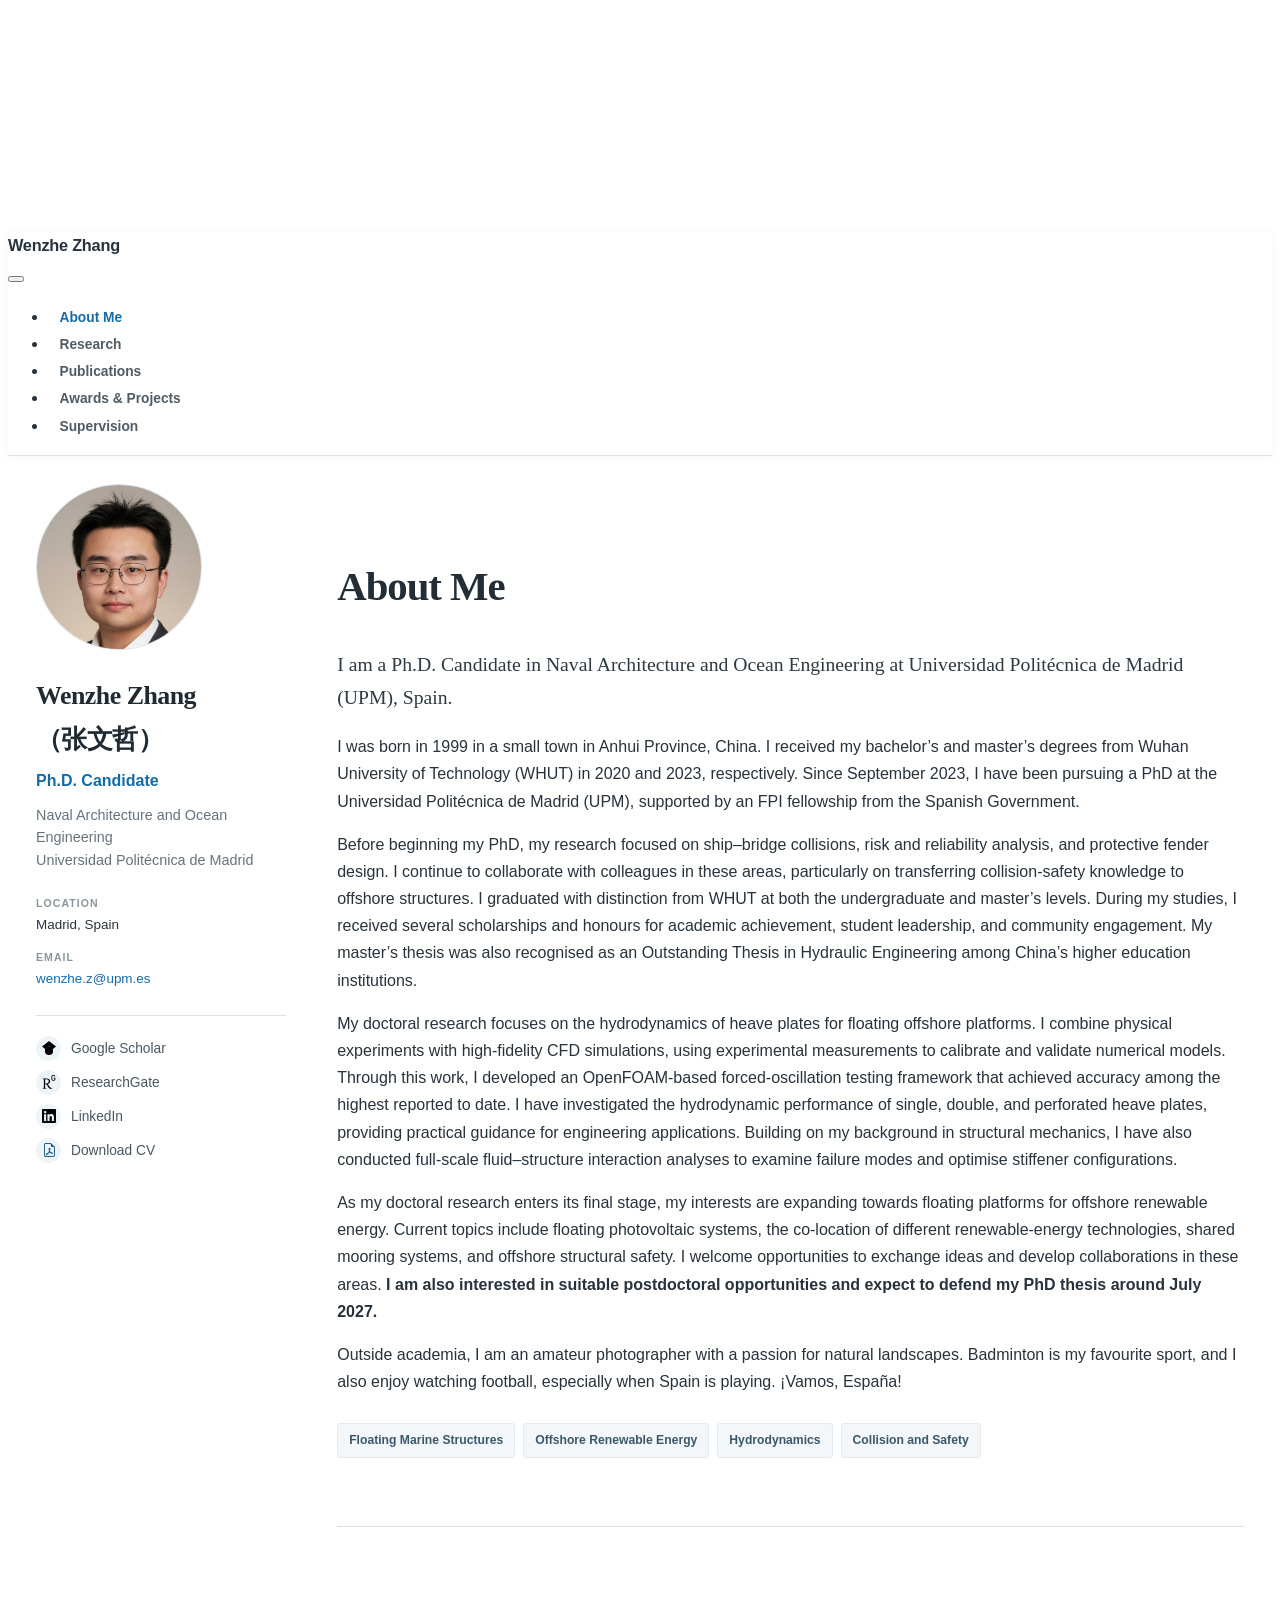
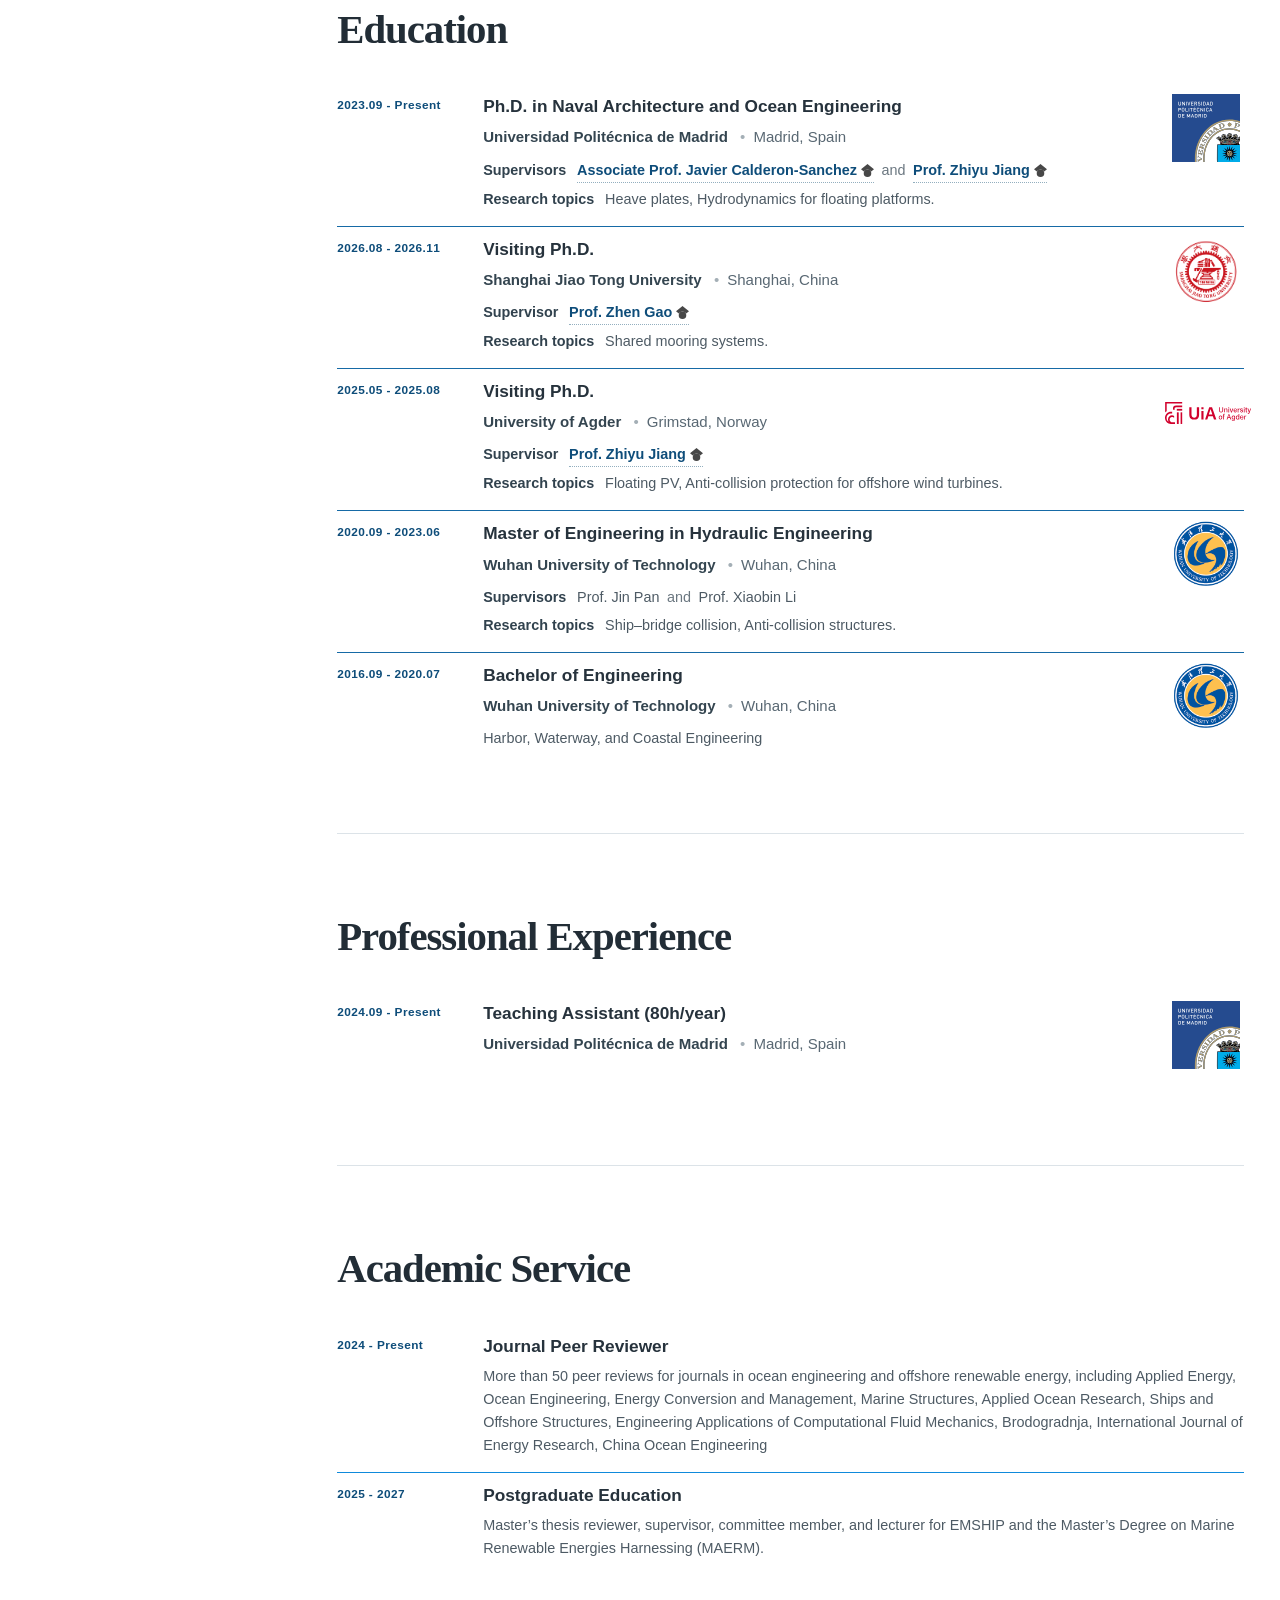
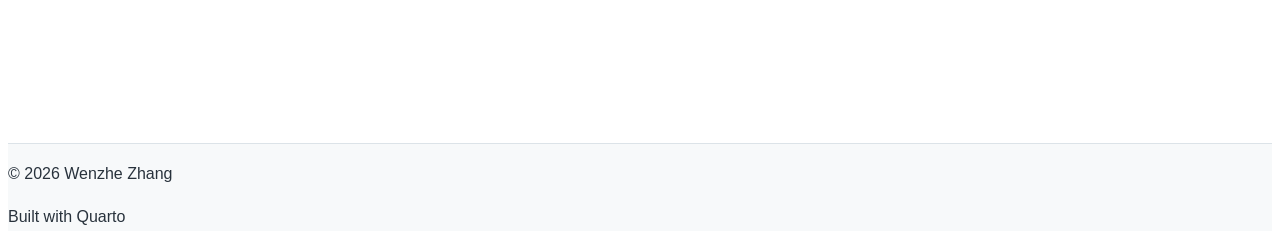
==== index.html @ 8ac05db2 "Built site for gh-pages" ====
<!DOCTYPE html>
<html xmlns="http://www.w3.org/1999/xhtml" lang="en" xml:lang="en"><head>

<meta charset="utf-8">
<meta name="generator" content="quarto-1.10.19">

<meta name="viewport" content="width=device-width, initial-scale=1.0, user-scalable=yes">

<meta name="description" content="Academic profile of Wenzhe Zhang, Ph.D.&nbsp;Candidate in naval architecture and ocean engineering.">

<title>Wenzhe Zhang | Academic Homepage – Wenzhe Zhang</title>
<style>
/* Default styles provided by pandoc.
** See https://pandoc.org/MANUAL.html#variables-for-html for config info.
*/
span.smallcaps{font-variant: small-caps;}
div.columns{display: flex; gap: 1.5em;}
div.column{flex: auto;}
@media screen {
div.columns{gap: min(4vw, 1.5em);}
div.column{overflow-x: auto;}
}
div.hanging-indent{margin-left: 1.5em; text-indent: -1.5em;}
ul.task-list{list-style: none;}
ul.task-list li input[type="checkbox"] {
  width: 0.8em;
  margin: 0 0.8em 0.2em -1em; /* quarto-specific, see https://github.com/quarto-dev/quarto-cli/issues/4556 */ 
  vertical-align: middle;
}
</style>


<script src="site_libs/quarto-nav/quarto-nav.js"></script>
<script src="site_libs/clipboard/clipboard.min.js"></script>
<script src="site_libs/quarto-html/quarto.js" type="module"></script>
<script src="site_libs/quarto-html/tabsets/tabsets.js" type="module"></script>
<script src="site_libs/quarto-html/popper.min.js"></script>
<script src="site_libs/quarto-html/tippy.umd.min.js"></script>
<link href="site_libs/quarto-html/tippy.css" rel="stylesheet">
<link href="site_libs/quarto-html/quarto-syntax-highlighting-bf27225e3a48a9273f3daa8f8e829971.css" rel="stylesheet" id="quarto-text-highlighting-styles">
<script src="site_libs/bootstrap/bootstrap.min.js"></script>
<link href="site_libs/bootstrap/bootstrap-icons.css" rel="stylesheet">
<link href="site_libs/bootstrap/bootstrap-55617497126496852ff9f5a59253c640.min.css" rel="stylesheet" append-hash="true" id="quarto-bootstrap" data-mode="light">
<script id="quarto-search-options" type="application/json">{
  "language": {
    "search-no-results-text": "No results",
    "search-matching-documents-text": "matching documents",
    "search-copy-link-title": "Copy link to search",
    "search-hide-matches-text": "Hide additional matches",
    "search-more-match-text": "more match in this document",
    "search-more-matches-text": "more matches in this document",
    "search-clear-button-title": "Clear",
    "search-text-placeholder": "",
    "search-detached-cancel-button-title": "Cancel",
    "search-submit-button-title": "Submit",
    "search-label": "Search"
  }
}</script>
<style>html{ scroll-behavior: smooth; }</style>


<link rel="stylesheet" href="styles.css">
</head>

<body class="nav-fixed fullcontent quarto-light">

<div id="quarto-search-results"></div>
  <header id="quarto-header" class="headroom fixed-top">
    <nav class="navbar navbar-expand-lg " data-bs-theme="dark">
      <div class="navbar-container container-fluid">
      <div class="navbar-brand-container mx-auto">
    <a class="navbar-brand" href="./index.html">
    <span class="navbar-title">Wenzhe Zhang</span>
    </a>
  </div>
          <button class="navbar-toggler" type="button" data-bs-toggle="collapse" data-bs-target="#navbarCollapse" aria-controls="navbarCollapse" role="menu" aria-expanded="false" aria-label="Toggle navigation" onclick="if (window.quartoToggleHeadroom) { window.quartoToggleHeadroom(); }">
  <span class="navbar-toggler-icon"></span>
</button>
          <div class="collapse navbar-collapse" id="navbarCollapse">
            <ul class="navbar-nav navbar-nav-scroll me-auto">
  <li class="nav-item">
    <a class="nav-link active" href="./index.html" aria-current="page"> 
<span class="menu-text">About Me</span></a>
  </li>  
  <li class="nav-item">
    <a class="nav-link" href="./research.html"> 
<span class="menu-text">Research</span></a>
  </li>  
  <li class="nav-item">
    <a class="nav-link" href="./publications.html"> 
<span class="menu-text">Publications</span></a>
  </li>  
  <li class="nav-item">
    <a class="nav-link" href="./awards-projects.html"> 
<span class="menu-text">Awards &amp; Projects</span></a>
  </li>  
  <li class="nav-item">
    <a class="nav-link" href="./supervision.html"> 
<span class="menu-text">Supervision</span></a>
  </li>  
</ul>
          </div> <!-- /navcollapse -->
            <div class="quarto-navbar-tools">
</div>
      </div> <!-- /container-fluid -->
    </nav>
</header>
<!-- content -->
<div id="quarto-content" class="quarto-container page-layout-custom page-navbar">
<!-- sidebar -->
<!-- margin-sidebar -->
<!-- main -->




<div class="academic-shell">

<div class="profile-sidebar" role="complementary" aria-label="Profile">

  <img class="profile-photo" src="images/profile.jpg" alt="Portrait of Wenzhe Zhang">

  <h1 class="profile-name">Wenzhe Zhang <br>（张文哲）</h1>
  <p class="profile-affiliation">Ph.D. Candidate</p>
  <p class="profile-focus">
    Naval Architecture and Ocean Engineering<br>
    Universidad Politécnica de Madrid
  </p>

  <dl class="profile-facts">
    <div>
      <dt>Location</dt>
      <dd>Madrid, Spain</dd>
    </div>
    <div>
      <dt>Email</dt>
      <dd><a href="mailto:wenzhe.z@upm.es">wenzhe.z@upm.es</a></dd>
    </div>
  </dl>

  <nav class="profile-links" aria-label="Academic profiles">
    <a href="https://scholar.google.com/citations?user=jU-Vs-wAAAAJ" target="_blank" rel="noopener">
      <span class="link-mark">
        <img src="images/icons/google-scholar.svg" alt="" aria-hidden="true">
      </span>
      Google Scholar
    </a>
    <a href="https://www.researchgate.net/profile/Wenzhe-Zhang-16" target="_blank" rel="noopener">
      <span class="link-mark">
        <img src="images/icons/researchgate.svg" alt="" aria-hidden="true">
      </span>
      ResearchGate
    </a>
    <a href="https://www.linkedin.com/in/wenzhe-zhang-293a08292/" target="_blank" rel="noopener">
      <span class="link-mark">
        <img src="images/icons/linkedin.svg" alt="" aria-hidden="true">
      </span>
      LinkedIn
    </a>
    <a href="files/CV_Wenzhe_Zhang.pdf" target="_blank">
      <span class="link-mark">
        <i class="bi bi-file-earmark-pdf" aria-hidden="true"></i>
      </span>
      Download CV
    </a>
  </nav>
</div>

<main class="academic-content"><header id="title-block-header" class="quarto-title-block"></header>

<section id="about" class="academic-section about-section">
  <h2>About Me</h2>
  <p class="about-lead">
    I am a Ph.D. Candidate in Naval Architecture and Ocean Engineering at
    Universidad Politécnica de Madrid (UPM), Spain.
  </p>
  <p>
    I was born in 1999 in a small town in Anhui Province, China. I received my
    bachelor’s and master’s degrees from Wuhan University of Technology (WHUT)
    in 2020 and 2023, respectively. Since September 2023, I have been pursuing
    a PhD at the Universidad Politécnica de Madrid (UPM), supported by an FPI
    fellowship from the Spanish Government.
  </p>
  <p>
    Before beginning my PhD, my research focused on ship–bridge collisions,
    risk and reliability analysis, and protective fender design. I continue to
    collaborate with colleagues in these areas, particularly on transferring
    collision-safety knowledge to offshore structures. I graduated with
    distinction from WHUT at both the undergraduate and master’s levels. During
    my studies, I received several scholarships and honours for academic
    achievement, student leadership, and community engagement. My master’s
    thesis was also recognised as an Outstanding Thesis in Hydraulic
    Engineering among China’s higher education institutions.
  </p>
  <p>
    My doctoral research focuses on the hydrodynamics of heave plates for
    floating offshore platforms. I combine physical experiments with
    high-fidelity CFD simulations, using experimental measurements to calibrate
    and validate numerical models. Through this work, I developed an
    OpenFOAM-based forced-oscillation testing framework that achieved accuracy
    among the highest reported to date. I have investigated the hydrodynamic
    performance of single, double, and perforated heave plates, providing
    practical guidance for engineering applications. Building on my background
    in structural mechanics, I have also conducted full-scale fluid–structure
    interaction analyses to examine failure modes and optimise stiffener
    configurations.
  </p>
  <p>
    As my doctoral research enters its final stage, my interests are expanding
    towards floating platforms for offshore renewable energy. Current topics
    include floating photovoltaic systems, the co-location of different
    renewable-energy technologies, shared mooring systems, and offshore
    structural safety. I welcome opportunities to exchange ideas and develop
    collaborations in these areas.
    <strong>I am also interested in suitable postdoctoral opportunities and
    expect to defend my PhD thesis around July 2027.</strong>
  </p>
  <p>
    Outside academia, I am an amateur photographer with a passion for natural
    landscapes. Badminton is my favourite sport, and I also enjoy watching
    football, especially when Spain is playing. ¡Vamos, España!
  </p>

  <div class="interest-row" aria-label="Research interests">
    <span>Floating Marine Structures</span>
    <span>Offshore Renewable Energy</span>
    <span>Hydrodynamics</span>
    <span>Collision and Safety</span>
  </div>
</section>

<section id="education" class="academic-section">
  <div class="section-heading">
    <div>
      <h2>Education</h2>
    </div>
  </div>

  <div class="record-list">
    <article class="academic-record">
      <div class="record-date">2023.09 - Present</div>
      <div class="record-body">
        <h3>Ph.D. in Naval Architecture and Ocean Engineering</h3>
        <p class="record-place">Universidad Politécnica de Madrid <span>Madrid, Spain</span></p>
        <p class="record-supervisors">
          <span class="record-label">Supervisors</span>
          <a class="supervisor-link" href="https://scholar.google.com/citations?user=zWUbIyYAAAAJ" target="_blank" rel="noopener">
            Associate Prof. Javier Calderon-Sanchez
            <img class="inline-scholar-icon" src="images/icons/google-scholar.svg" alt="" aria-hidden="true">
          </a>
          <span class="name-separator">and</span>
          <a class="supervisor-link" href="https://scholar.google.com/citations?user=9iAn-vIAAAAJ" target="_blank" rel="noopener">
            Prof. Zhiyu Jiang
            <img class="inline-scholar-icon" src="images/icons/google-scholar.svg" alt="" aria-hidden="true">
          </a>
        </p>
        <p class="record-topic">
          <span class="record-label">Research topics</span>
          Heave plates, Hydrodynamics for floating platforms.
        </p>
      </div>
      <img class="org-logo" src="images/logos/upm.svg" alt="Universidad Politécnica de Madrid logo">
    </article>

    <article class="academic-record">
      <div class="record-date">2026.08 - 2026.11</div>
      <div class="record-body">
        <h3>Visiting Ph.D.</h3>
        <p class="record-place">Shanghai Jiao Tong University <span>Shanghai, China</span></p>
        <p class="record-supervisors">
          <span class="record-label">Supervisor</span>
          <a class="supervisor-link" href="https://scholar.google.com/citations?user=l5I1Ul8AAAAJ" target="_blank" rel="noopener">
            Prof. Zhen Gao
            <img class="inline-scholar-icon" src="images/icons/google-scholar.svg" alt="" aria-hidden="true">
          </a>
        </p>
        <p class="record-topic">
          <span class="record-label">Research topics</span>
          Shared mooring systems.
        </p>
      </div>
      <img class="org-logo" src="images/logos/sjtu.png" alt="Shanghai Jiao Tong University logo">
    </article>

    <article class="academic-record">
      <div class="record-date">2025.05 - 2025.08</div>
      <div class="record-body">
        <h3>Visiting Ph.D.</h3>
        <p class="record-place">University of Agder <span>Grimstad, Norway</span></p>
        <p class="record-supervisors">
          <span class="record-label">Supervisor</span>
          <a class="supervisor-link" href="https://scholar.google.com/citations?user=9iAn-vIAAAAJ" target="_blank" rel="noopener">
            Prof. Zhiyu Jiang
            <img class="inline-scholar-icon" src="images/icons/google-scholar.svg" alt="" aria-hidden="true">
          </a>
        </p>
        <p class="record-topic">
          <span class="record-label">Research topics</span>
          Floating PV, Anti-collision protection for offshore wind turbines.
        </p>
      </div>
      <img class="org-logo org-logo--wide" src="images/logos/uia.svg" alt="University of Agder logo">
    </article>

    <article class="academic-record">
      <div class="record-date">2020.09 - 2023.06</div>
      <div class="record-body">
        <h3>Master of Engineering in Hydraulic Engineering</h3>
        <p class="record-place">Wuhan University of Technology <span>Wuhan, China</span></p>
        <p class="record-supervisors">
          <span class="record-label">Supervisors</span>
          Prof. Jin Pan <span class="name-separator">and</span> Prof. Xiaobin Li
        </p>
        <p class="record-topic">
          <span class="record-label">Research topics</span>
          Ship–bridge collision, Anti-collision structures.
        </p>
      </div>
      <img class="org-logo" src="images/logos/whut.png" alt="Wuhan University of Technology logo">
    </article>

    <article class="academic-record">
      <div class="record-date">2016.09 - 2020.07</div>
      <div class="record-body">
        <h3>Bachelor of Engineering</h3>
        <p class="record-place">Wuhan University of Technology <span>Wuhan, China</span></p>
        <p class="record-detail">Harbor, Waterway, and Coastal Engineering</p>
      </div>
      <img class="org-logo" src="images/logos/whut.png" alt="Wuhan University of Technology logo">
    </article>
  </div>
</section>

<section id="work-experience" class="academic-section">
  <div class="section-heading">
    <div>
      <h2>Professional Experience</h2>
    </div>
  </div>

  <div class="record-list">
    <article class="academic-record">
      <div class="record-date">2024.09 - Present</div>
      <div class="record-body">
        <h3>Teaching Assistant (80h/year)</h3>
        <p class="record-place">Universidad Politécnica de Madrid <span>Madrid, Spain</span></p>
      </div>
      <img class="org-logo" src="images/logos/upm.svg" alt="Universidad Politécnica de Madrid logo">
    </article>
  </div>
</section>

<section id="academic-service" class="academic-section">
  <div class="section-heading">
    <div>
      <h2>Academic Service</h2>
    </div>
  </div>

  <div class="service-list">
    <article class="service-record">
      <div class="record-date">2024 - Present</div>
      <div class="record-body">
        <h3>Journal Peer Reviewer</h3>
        <p>
          More than 50 peer reviews for journals in ocean engineering and offshore
          renewable energy, including 
          Applied Energy, Ocean Engineering, Energy Conversion and Management, Marine Structures,
          Applied Ocean Research, Ships and Offshore Structures, Engineering Applications of Computational Fluid Mechanics, Brodogradnja, International Journal of Energy Research, China Ocean Engineering
        </p>
      </div>
    </article>
    <article class="service-record">
      <div class="record-date">2025 - 2027</div>
      <div class="record-body">
        <h3>Postgraduate Education</h3>
        <p>
          Master’s thesis reviewer, supervisor, committee member, and lecturer
          for EMSHIP and the Master’s Degree on Marine Renewable Energies
          Harnessing (MAERM).
        </p>
      </div>
    </article>
  </div>
</section>

</main>
</div>




<script id="quarto-html-after-body" type="application/javascript">
  window.document.addEventListener("DOMContentLoaded", function (event) {
    const isCodeAnnotation = (el) => {
      for (const clz of el.classList) {
        if (clz.startsWith('code-annotation-')) {                     
          return true;
        }
      }
      return false;
    }
    const onCopySuccess = function(e) {
      // button target
      const button = e.trigger;
      // don't keep focus
      button.blur();
      // flash "checked"
      button.classList.add('code-copy-button-checked');
      var currentTitle = button.getAttribute("title");
      button.setAttribute("title", "Copied!");
      let tooltip;
      if (window.bootstrap) {
        button.setAttribute("data-bs-toggle", "tooltip");
        button.setAttribute("data-bs-placement", "left");
        button.setAttribute("data-bs-title", "Copied!");
        tooltip = new bootstrap.Tooltip(button, 
          { trigger: "manual", 
            customClass: "code-copy-button-tooltip",
            offset: [0, -8]});
        tooltip.show();    
      }
      setTimeout(function() {
        if (tooltip) {
          tooltip.hide();
          button.removeAttribute("data-bs-title");
          button.removeAttribute("data-bs-toggle");
          button.removeAttribute("data-bs-placement");
        }
        button.setAttribute("title", currentTitle);
        button.classList.remove('code-copy-button-checked');
      }, 1000);
      // clear code selection
      e.clearSelection();
    }
    const getTextToCopy = function(trigger) {
      const outerScaffold = trigger.parentElement.cloneNode(true);
      const codeEl = outerScaffold.querySelector('code');
      for (const childEl of codeEl.children) {
        if (isCodeAnnotation(childEl)) {
          childEl.remove();
        }
      }
      return codeEl.innerText;
    }
    const clipboard = new window.ClipboardJS('.code-copy-button:not([data-in-quarto-modal])', {
      text: getTextToCopy
    });
    clipboard.on('success', onCopySuccess);
    if (window.document.getElementById('quarto-embedded-source-code-modal')) {
      const clipboardModal = new window.ClipboardJS('.code-copy-button[data-in-quarto-modal]', {
        text: getTextToCopy,
        container: window.document.getElementById('quarto-embedded-source-code-modal')
      });
      clipboardModal.on('success', onCopySuccess);
    }
      var localhostRegex = new RegExp(/^(?:http|https):\/\/localhost\:?[0-9]*\//);
      var mailtoRegex = new RegExp(/^mailto:/);
        var filterRegex = new RegExp("https:\/\/wenzhezhang1999\.github\.io\/wenzhe\.zhang");
      var isInternal = (href) => {
          return filterRegex.test(href) || localhostRegex.test(href) || mailtoRegex.test(href);
      }
      // Inspect non-navigation links and adorn them if external
     var links = window.document.querySelectorAll('a[href]:not(.nav-link):not(.navbar-brand):not(.toc-action):not(.sidebar-link):not(.sidebar-item-toggle):not(.pagination-link):not(.no-external):not([aria-hidden]):not(.dropdown-item):not(.quarto-navigation-tool):not(.about-link)');
      for (var i=0; i<links.length; i++) {
        const link = links[i];
        if (!isInternal(link.href)) {
          // undo the damage that might have been done by quarto-nav.js in the case of
          // links that we want to consider external
          if (link.dataset.originalHref !== undefined) {
            link.href = link.dataset.originalHref;
          }
        }
      }
    function tippyHover(el, contentFn, onTriggerFn, onUntriggerFn) {
      const config = {
        allowHTML: true,
        maxWidth: 500,
        delay: 100,
        arrow: false,
        appendTo: function(el) {
            return el.parentElement;
        },
        interactive: true,
        interactiveBorder: 10,
        theme: 'quarto',
        placement: 'bottom-start',
      };
      if (contentFn) {
        config.content = contentFn;
      }
      if (onTriggerFn) {
        config.onTrigger = onTriggerFn;
      }
      if (onUntriggerFn) {
        config.onUntrigger = onUntriggerFn;
      }
      window.tippy(el, config); 
    }
    const noterefs = window.document.querySelectorAll('a[role="doc-noteref"]');
    for (var i=0; i<noterefs.length; i++) {
      const ref = noterefs[i];
      tippyHover(ref, function() {
        // use id or data attribute instead here
        let href = ref.getAttribute('data-footnote-href') || ref.getAttribute('href');
        try { href = new URL(href).hash; } catch {}
        const id = href.replace(/^#\/?/, "");
        const note = window.document.getElementById(id);
        if (note) {
          return note.innerHTML;
        } else {
          return "";
        }
      });
    }
    const xrefs = window.document.querySelectorAll('a.quarto-xref');
    const processXRef = (id, note) => {
      // Strip column container classes
      const stripColumnClz = (el) => {
        el.classList.remove("page-full", "page-columns");
        if (el.children) {
          for (const child of el.children) {
            stripColumnClz(child);
          }
        }
      }
      stripColumnClz(note)
      if (id === null || id.startsWith('sec-')) {
        // Special case sections, only their first couple elements
        const container = document.createElement("div");
        if (note.children && note.children.length > 2) {
          container.appendChild(note.children[0].cloneNode(true));
          for (let i = 1; i < note.children.length; i++) {
            const child = note.children[i];
            if (child.tagName === "P" && child.innerText === "") {
              continue;
            } else {
              container.appendChild(child.cloneNode(true));
              break;
            }
          }
          if (window.Quarto?.typesetMath) {
            window.Quarto.typesetMath(container);
          }
          return container.innerHTML
        } else {
          if (window.Quarto?.typesetMath) {
            window.Quarto.typesetMath(note);
          }
          return note.innerHTML;
        }
      } else {
        // Remove any anchor links if they are present
        const anchorLink = note.querySelector('a.anchorjs-link');
        if (anchorLink) {
          anchorLink.remove();
        }
        if (window.Quarto?.typesetMath) {
          window.Quarto.typesetMath(note);
        }
        if (note.classList.contains("callout")) {
          return note.outerHTML;
        } else {
          return note.innerHTML;
        }
      }
    }
    for (var i=0; i<xrefs.length; i++) {
      const xref = xrefs[i];
      tippyHover(xref, undefined, function(instance) {
        instance.disable();
        let url = xref.getAttribute('href');
        let hash = undefined; 
        if (url.startsWith('#')) {
          hash = url;
        } else {
          try { hash = new URL(url).hash; } catch {}
        }
        if (hash) {
          const id = hash.replace(/^#\/?/, "");
          const note = window.document.getElementById(id);
          if (note !== null) {
            try {
              const html = processXRef(id, note.cloneNode(true));
              instance.setContent(html);
            } finally {
              instance.enable();
              instance.show();
            }
          } else {
            // See if we can fetch this
            fetch(url.split('#')[0])
            .then(res => res.text())
            .then(html => {
              const parser = new DOMParser();
              const htmlDoc = parser.parseFromString(html, "text/html");
              const note = htmlDoc.getElementById(id);
              if (note !== null) {
                const html = processXRef(id, note);
                instance.setContent(html);
              } 
            }).finally(() => {
              instance.enable();
              instance.show();
            });
          }
        } else {
          // See if we can fetch a full url (with no hash to target)
          // This is a special case and we should probably do some content thinning / targeting
          fetch(url)
          .then(res => res.text())
          .then(html => {
            const parser = new DOMParser();
            const htmlDoc = parser.parseFromString(html, "text/html");
            const note = htmlDoc.querySelector('main.content');
            if (note !== null) {
              // This should only happen for chapter cross references
              // (since there is no id in the URL)
              // remove the first header
              if (note.children.length > 0 && note.children[0].tagName === "HEADER") {
                note.children[0].remove();
              }
              const html = processXRef(null, note);
              instance.setContent(html);
            } 
          }).finally(() => {
            instance.enable();
            instance.show();
          });
        }
      }, function(instance) {
      });
    }
        let selectedAnnoteEl;
        const selectorForAnnotation = ( cell, annotation) => {
          let cellAttr = 'data-code-cell="' + cell + '"';
          let lineAttr = 'data-code-annotation="' +  annotation + '"';
          const selector = 'span[' + cellAttr + '][' + lineAttr + ']';
          return selector;
        }
        const selectCodeLines = (annoteEl) => {
          const doc = window.document;
          const targetCell = annoteEl.getAttribute("data-target-cell");
          const targetAnnotation = annoteEl.getAttribute("data-target-annotation");
          const annoteSpan = window.document.querySelector(selectorForAnnotation(targetCell, targetAnnotation));
          const lines = annoteSpan.getAttribute("data-code-lines").split(",");
          const lineIds = lines.map((line) => {
            return targetCell + "-" + line;
          })
          let top = null;
          let height = null;
          let parent = null;
          if (lineIds.length > 0) {
              //compute the position of the single el (top and bottom and make a div)
              const el = window.document.getElementById(lineIds[0]);
              top = el.offsetTop;
              height = el.offsetHeight;
              parent = el.parentElement.parentElement;
            if (lineIds.length > 1) {
              const lastEl = window.document.getElementById(lineIds[lineIds.length - 1]);
              const bottom = lastEl.offsetTop + lastEl.offsetHeight;
              height = bottom - top;
            }
            if (top !== null && height !== null && parent !== null) {
              // cook up a div (if necessary) and position it 
              let div = window.document.getElementById("code-annotation-line-highlight");
              if (div === null) {
                div = window.document.createElement("div");
                div.setAttribute("id", "code-annotation-line-highlight");
                div.style.position = 'absolute';
                parent.appendChild(div);
              }
              div.style.top = top - 2 + "px";
              div.style.height = height + 4 + "px";
              div.style.left = 0;
              let gutterDiv = window.document.getElementById("code-annotation-line-highlight-gutter");
              if (gutterDiv === null) {
                gutterDiv = window.document.createElement("div");
                gutterDiv.setAttribute("id", "code-annotation-line-highlight-gutter");
                gutterDiv.style.position = 'absolute';
                const codeCell = window.document.getElementById(targetCell);
                const gutter = codeCell.querySelector('.code-annotation-gutter');
                gutter.appendChild(gutterDiv);
              }
              gutterDiv.style.top = top - 2 + "px";
              gutterDiv.style.height = height + 4 + "px";
            }
            selectedAnnoteEl = annoteEl;
          }
        };
        const unselectCodeLines = () => {
          const elementsIds = ["code-annotation-line-highlight", "code-annotation-line-highlight-gutter"];
          elementsIds.forEach((elId) => {
            const div = window.document.getElementById(elId);
            if (div) {
              div.remove();
            }
          });
          selectedAnnoteEl = undefined;
        };
          // Handle positioning of the toggle
      window.addEventListener(
        "resize",
        throttle(() => {
          elRect = undefined;
          if (selectedAnnoteEl) {
            selectCodeLines(selectedAnnoteEl);
          }
        }, 10)
      );
      function throttle(fn, ms) {
      let throttle = false;
      let timer;
        return (...args) => {
          if(!throttle) { // first call gets through
              fn.apply(this, args);
              throttle = true;
          } else { // all the others get throttled
              if(timer) clearTimeout(timer); // cancel #2
              timer = setTimeout(() => {
                fn.apply(this, args);
                timer = throttle = false;
              }, ms);
          }
        };
      }
        // Attach click handler to the DT
        const annoteDls = window.document.querySelectorAll('dt[data-target-cell]');
        for (const annoteDlNode of annoteDls) {
          annoteDlNode.addEventListener('click', (event) => {
            const clickedEl = event.target;
            if (clickedEl !== selectedAnnoteEl) {
              unselectCodeLines();
              const activeEl = window.document.querySelector('dt[data-target-cell].code-annotation-active');
              if (activeEl) {
                activeEl.classList.remove('code-annotation-active');
              }
              selectCodeLines(clickedEl);
              clickedEl.classList.add('code-annotation-active');
            } else {
              // Unselect the line
              unselectCodeLines();
              clickedEl.classList.remove('code-annotation-active');
            }
          });
        }
    const findCites = (el) => {
      const parentEl = el.parentElement;
      if (parentEl) {
        const cites = parentEl.dataset.cites;
        if (cites) {
          return {
            el,
            cites: cites.split(' ')
          };
        } else {
          return findCites(el.parentElement)
        }
      } else {
        return undefined;
      }
    };
    var bibliorefs = window.document.querySelectorAll('a[role="doc-biblioref"]');
    for (var i=0; i<bibliorefs.length; i++) {
      const ref = bibliorefs[i];
      const citeInfo = findCites(ref);
      if (citeInfo) {
        tippyHover(citeInfo.el, function() {
          var popup = window.document.createElement('div');
          citeInfo.cites.forEach(function(cite) {
            var citeDiv = window.document.createElement('div');
            citeDiv.classList.add('hanging-indent');
            citeDiv.classList.add('csl-entry');
            var biblioDiv = window.document.getElementById('ref-' + cite);
            if (biblioDiv) {
              citeDiv.innerHTML = biblioDiv.innerHTML;
            }
            popup.appendChild(citeDiv);
          });
          return popup.innerHTML;
        });
      }
    }
  });
  </script>
</div> <!-- /content -->
<footer class="footer">
  <div class="nav-footer">
    <div class="nav-footer-left">
<p>© 2026 Wenzhe Zhang</p>
</div>   
    <div class="nav-footer-center">
      &nbsp;
    </div>
    <div class="nav-footer-right">
<p>Built with Quarto</p>
</div>
  </div>
</footer>
<!-- Cloudflare Web Analytics -->
<script type="module" src="https://static.cloudflareinsights.com/beacon.min.js" data-cf-beacon="{&quot;token&quot;:&quot;c6ead590af5a41edbece434c81ad9dea&quot;}"></script>
<!-- End Cloudflare Web Analytics -->




<script src="site_libs/quarto-html/zenscroll-min.js"></script>
</body></html>
---- site_libs/quarto-html/tippy.css ----
.tippy-box[data-animation=fade][data-state=hidden]{opacity:0}[data-tippy-root]{max-width:calc(100vw - 10px)}.tippy-box{position:relative;background-color:#333;color:#fff;border-radius:4px;font-size:14px;line-height:1.4;white-space:normal;outline:0;transition-property:transform,visibility,opacity}.tippy-box[data-placement^=top]>.tippy-arrow{bottom:0}.tippy-box[data-placement^=top]>.tippy-arrow:before{bottom:-7px;left:0;border-width:8px 8px 0;border-top-color:initial;transform-origin:center top}.tippy-box[data-placement^=bottom]>.tippy-arrow{top:0}.tippy-box[data-placement^=bottom]>.tippy-arrow:before{top:-7px;left:0;border-width:0 8px 8px;border-bottom-color:initial;transform-origin:center bottom}.tippy-box[data-placement^=left]>.tippy-arrow{right:0}.tippy-box[data-placement^=left]>.tippy-arrow:before{border-width:8px 0 8px 8px;border-left-color:initial;right:-7px;transform-origin:center left}.tippy-box[data-placement^=right]>.tippy-arrow{left:0}.tippy-box[data-placement^=right]>.tippy-arrow:before{left:-7px;border-width:8px 8px 8px 0;border-right-color:initial;transform-origin:center right}.tippy-box[data-inertia][data-state=visible]{transition-timing-function:cubic-bezier(.54,1.5,.38,1.11)}.tippy-arrow{width:16px;height:16px;color:#333}.tippy-arrow:before{content:"";position:absolute;border-color:transparent;border-style:solid}.tippy-content{position:relative;padding:5px 9px;z-index:1}
---- site_libs/quarto-html/quarto-syntax-highlighting-bf27225e3a48a9273f3daa8f8e829971.css ----
/* quarto syntax highlight colors */
:root {
  --quarto-hl-ot-color: #003B4F;
  --quarto-hl-at-color: #657422;
  --quarto-hl-ss-color: #20794D;
  --quarto-hl-an-color: #5E5E5E;
  --quarto-hl-fu-color: #4758AB;
  --quarto-hl-st-color: #20794D;
  --quarto-hl-cf-color: #003B4F;
  --quarto-hl-op-color: #5E5E5E;
  --quarto-hl-er-color: #AD0000;
  --quarto-hl-bn-color: #AD0000;
  --quarto-hl-al-color: #AD0000;
  --quarto-hl-va-color: #111111;
  --quarto-hl-bu-color: inherit;
  --quarto-hl-ex-color: inherit;
  --quarto-hl-pp-color: #AD0000;
  --quarto-hl-in-color: #5E5E5E;
  --quarto-hl-vs-color: #20794D;
  --quarto-hl-wa-color: #5E5E5E;
  --quarto-hl-do-color: #5E5E5E;
  --quarto-hl-im-color: #00769E;
  --quarto-hl-ch-color: #20794D;
  --quarto-hl-dt-color: #AD0000;
  --quarto-hl-fl-color: #AD0000;
  --quarto-hl-co-color: #5E5E5E;
  --quarto-hl-cv-color: #5E5E5E;
  --quarto-hl-cn-color: #8f5902;
  --quarto-hl-sc-color: #5E5E5E;
  --quarto-hl-dv-color: #AD0000;
  --quarto-hl-kw-color: #003B4F;
}

/* other quarto variables */
:root {
  --quarto-font-monospace: SFMono-Regular, Menlo, Monaco, Consolas, "Liberation Mono", "Courier New", monospace;
}

/* syntax highlight based on Pandoc's rules */
pre > code.sourceCode > span {
  color: #003B4F;
}

code.sourceCode > span {
  color: #003B4F;
}

div.sourceCode,
div.sourceCode pre.sourceCode {
  color: #003B4F;
}

/* Normal */
code span {
  color: #003B4F;
}

/* Alert */
code span.al {
  color: #AD0000;
  font-style: inherit;
}

/* Annotation */
code span.an {
  color: #5E5E5E;
  font-style: inherit;
}

/* Attribute */
code span.at {
  color: #657422;
  font-style: inherit;
}

/* BaseN */
code span.bn {
  color: #AD0000;
  font-style: inherit;
}

/* BuiltIn */
code span.bu {
  font-style: inherit;
}

/* ControlFlow */
code span.cf {
  color: #003B4F;
  font-weight: bold;
  font-style: inherit;
}

/* Char */
code span.ch {
  color: #20794D;
  font-style: inherit;
}

/* Constant */
code span.cn {
  color: #8f5902;
  font-style: inherit;
}

/* Comment */
code span.co {
  color: #5E5E5E;
  font-style: inherit;
}

/* CommentVar */
code span.cv {
  color: #5E5E5E;
  font-style: italic;
}

/* Documentation */
code span.do {
  color: #5E5E5E;
  font-style: italic;
}

/* DataType */
code span.dt {
  color: #AD0000;
  font-style: inherit;
}

/* DecVal */
code span.dv {
  color: #AD0000;
  font-style: inherit;
}

/* Error */
code span.er {
  color: #AD0000;
  font-style: inherit;
}

/* Extension */
code span.ex {
  font-style: inherit;
}

/* Float */
code span.fl {
  color: #AD0000;
  font-style: inherit;
}

/* Function */
code span.fu {
  color: #4758AB;
  font-style: inherit;
}

/* Import */
code span.im {
  color: #00769E;
  font-style: inherit;
}

/* Information */
code span.in {
  color: #5E5E5E;
  font-style: inherit;
}

/* Keyword */
code span.kw {
  color: #003B4F;
  font-weight: bold;
  font-style: inherit;
}

/* Operator */
code span.op {
  color: #5E5E5E;
  font-style: inherit;
}

/* Other */
code span.ot {
  color: #003B4F;
  font-style: inherit;
}

/* Preprocessor */
code span.pp {
  color: #AD0000;
  font-style: inherit;
}

/* SpecialChar */
code span.sc {
  color: #5E5E5E;
  font-style: inherit;
}

/* SpecialString */
code span.ss {
  color: #20794D;
  font-style: inherit;
}

/* String */
code span.st {
  color: #20794D;
  font-style: inherit;
}

/* Variable */
code span.va {
  color: #111111;
  font-style: inherit;
}

/* VerbatimString */
code span.vs {
  color: #20794D;
  font-style: inherit;
}

/* Warning */
code span.wa {
  color: #5E5E5E;
  font-style: italic;
}

.prevent-inlining {
  content: "</";
}

/*# sourceMappingURL=8be38f48d34c45af72792cbd699585e7.css.map */
---- styles.css ----
:root {
  --academic-blue: #166aa6;
  --academic-blue-dark: #0e4d7a;
  --academic-ink: #28323c;
  --academic-muted: #66727d;
  --academic-light: #f4f7f9;
  --academic-line: #dce3e8;
  --academic-paper: #ffffff;
  --academic-nav-height: 68px;
}

html {
  scroll-behavior: smooth;
  scroll-padding-top: calc(var(--academic-nav-height) + 22px);
}

body {
  color: var(--academic-ink);
  background: var(--academic-paper);
  font-family: Inter, "Segoe UI", Helvetica, Arial, sans-serif;
  font-size: 16px;
  line-height: 1.7;
}

#quarto-document-content {
  width: 100%;
  max-width: none;
  margin: 0;
  padding-top: 0;
}

#title-block-header:empty {
  display: none;
  margin: 0;
  padding: 0;
}

.publications-view #title-block-header {
  display: none !important;
}

a {
  color: var(--academic-blue);
  text-decoration: none;
}

a:hover {
  color: var(--academic-blue-dark);
}

.navbar {
  min-height: var(--academic-nav-height);
  background: rgba(255, 255, 255, 0.97);
  border-bottom: 1px solid var(--academic-line);
  box-shadow: 0 2px 12px rgba(30, 55, 75, 0.035);
  backdrop-filter: blur(12px);
}

.navbar .container-fluid {
  max-width: 1260px;
}

.navbar-title {
  color: var(--academic-ink);
  font-size: 1.02rem;
  font-weight: 750;
  letter-spacing: -0.015em;
}

.navbar-nav .nav-link {
  padding-right: 0.72rem !important;
  padding-left: 0.72rem !important;
  color: #4f5b65;
  font-size: 0.86rem;
  font-weight: 600;
}

.navbar-nav .nav-link:hover,
.navbar-nav .nav-link.active {
  color: var(--academic-blue);
}

.academic-shell {
  display: grid;
  grid-template-columns: 250px minmax(0, 1fr);
  grid-template-areas: "profile content";
  gap: clamp(36px, 4vw, 56px);
  width: min(1350px, calc(100% - 56px));
  margin: 0 auto;
  padding: 28px 0 100px;
}

.profile-sidebar {
  grid-area: profile;
  position: sticky;
  top: calc(var(--academic-nav-height) + 32px);
  align-self: start;
}

.profile-photo-placeholder,
.profile-photo {
  width: 164px;
  height: 164px;
  margin-bottom: 24px;
  border-radius: 50%;
}

.profile-photo-placeholder {
  display: grid;
  place-content: center;
  color: #60717d;
  background:
    radial-gradient(circle at 35% 28%, #ffffff 0 7%, transparent 8%),
    linear-gradient(145deg, #e8f0f5, #d5e1e9);
  border: 1px dashed #9eb1bf;
  text-align: center;
}

.profile-photo-placeholder span {
  color: var(--academic-blue-dark);
  font-family: Georgia, "Times New Roman", serif;
  font-size: 2rem;
  font-weight: 700;
  line-height: 1;
}

.profile-photo-placeholder small {
  margin-top: 8px;
  font-size: 0.58rem;
  font-weight: 800;
  letter-spacing: 0.18em;
}

.profile-photo {
  display: block;
  object-fit: cover;
  border: 1px solid var(--academic-line);
}

.profile-name {
  margin: 0 0 5px;
  color: #202a33;
  font-family: Georgia, "Times New Roman", serif;
  font-size: 1.62rem;
  font-weight: 700;
  letter-spacing: -0.02em;
}

.profile-affiliation {
  margin: 0 0 10px;
  color: var(--academic-blue);
  font-weight: 650;
}

.profile-focus {
  margin: 0 0 24px;
  color: var(--academic-muted);
  font-size: 0.9rem;
  line-height: 1.55;
}

.profile-facts {
  display: grid;
  gap: 12px;
  margin: 0 0 24px;
}

.profile-facts div {
  display: grid;
  gap: 1px;
}

.profile-facts dt {
  color: #8a959d;
  font-size: 0.66rem;
  font-weight: 800;
  letter-spacing: 0.1em;
  text-transform: uppercase;
}

.profile-facts dd {
  margin: 0;
  font-size: 0.84rem;
  overflow-wrap: anywhere;
}

.profile-links {
  display: grid;
  gap: 9px;
  padding-top: 20px;
  border-top: 1px solid var(--academic-line);
}

.profile-links a {
  display: flex;
  gap: 10px;
  align-items: center;
  color: #485762;
  font-size: 0.86rem;
  transition: color 150ms ease, transform 150ms ease;
}

.profile-links a:hover {
  color: var(--academic-blue);
  transform: translateX(2px);
}

.link-mark {
  display: inline-grid;
  width: 25px;
  height: 25px;
  place-items: center;
  color: var(--academic-blue-dark);
  background: #edf4f8;
  border-radius: 50%;
  font-size: 0.62rem;
  font-weight: 800;
}

.link-mark img {
  display: block;
  width: 14px;
  height: 14px;
}

.link-mark .bi {
  font-size: 0.88rem;
  line-height: 1;
}

.academic-content {
  grid-area: content;
  width: 100%;
  max-width: none;
  min-width: 0;
}

.academic-section {
  padding: 68px 0;
  border-bottom: 1px solid var(--academic-line);
}

.academic-section:first-child {
  padding-top: 4px;
}

.academic-section:last-child {
  border-bottom: 0;
}

.section-eyebrow {
  margin: 0 0 7px;
  color: var(--academic-blue);
  font-size: 0.7rem;
  font-weight: 800;
  letter-spacing: 0.13em;
  text-transform: uppercase;
}

.academic-section h2 {
  margin: 0 0 27px;
  color: #222d36;
  font-family: Georgia, "Times New Roman", serif;
  font-size: clamp(1.9rem, 3.2vw, 2.55rem);
  font-weight: 700;
  letter-spacing: -0.025em;
}

.section-heading {
  display: flex;
  justify-content: space-between;
  gap: 24px;
  align-items: start;
  margin-bottom: 30px;
}

.section-heading h2 {
  margin-bottom: 0;
}

.section-index {
  color: #bdc9d0;
  font-family: Georgia, "Times New Roman", serif;
  font-size: 1.05rem;
  font-style: italic;
}

.about-lead {
  max-width: 810px;
  margin-bottom: 20px;
  color: #2d3943;
  font-family: Georgia, "Times New Roman", serif;
  font-size: 1.23rem;
  line-height: 1.65;
}

.about-section > p:not(.section-eyebrow) {
  max-width: 1030px;
}

.interest-row {
  display: flex;
  flex-wrap: wrap;
  gap: 8px;
  margin-top: 28px;
}

.interest-row span {
  padding: 6px 11px;
  color: #39586b;
  background: var(--academic-light);
  border: 1px solid #e3e9ed;
  border-radius: 3px;
  font-size: 0.76rem;
  font-weight: 650;
}

.record-list {
  display: grid;
}

.academic-record {
  display: grid;
  grid-template-columns: 136px minmax(0, 1fr) 72px;
  gap: 10px;
  align-items: start;
  padding: 28px 0;
  border-top: 1px solid #166aa6;
}

.academic-record:first-child {
  padding-top: 0;
  border-top: 0;
}

#education .academic-record {
  padding: 10px 0;
}

#education .academic-record:first-child {
  padding-top: 0;
}

.record-date {
  padding-top: 3px;
  color: var(--academic-blue-dark);
  font-size: 0.74rem;
  font-weight: 800;
  line-height: 1.45;
  letter-spacing: 0.035em;
  white-space: nowrap;
}

.record-body h3,
.project-item h3,
.publication-item h3,
.service-grid h3 {
  margin: 0 0 7px;
  color: #26323c;
  font-size: 1.08rem;
  font-weight: 700;
  line-height: 1.4;
}

.record-body p {
  margin: 5px 0;
  color: #4d5a64;
  font-size: 0.9rem;
  line-height: 1.6;
}

.record-body .record-place {
  margin-bottom: 9px;
  color: #344550;
  font-size: 0.94rem;
  font-weight: 700;
}

.record-place span {
  color: #596873;
  font-weight: 500;
}

.record-place span::before {
  content: "\2022";
  padding: 0 8px;
  color: #a4afb6;
}

.record-body .record-note {
  margin-top: 8px;
  color: #53616c;
}

.record-supervisors,
.record-topic,
.record-detail {
  color: #45545f;
}

.record-label {
  margin-right: 0.42rem;
  color: #31424e;
  font-weight: 750;
}

.name-separator {
  margin: 0 0.22rem;
  color: #6b7780;
}

.supervisor-link {
  display: inline-flex;
  gap: 4px;
  align-items: center;
  color: var(--academic-blue-dark);
  font-weight: 650;
  border-bottom: 1px dotted #93afbf;
}

.supervisor-link:hover {
  color: var(--academic-blue);
  border-bottom-color: var(--academic-blue);
}

.inline-scholar-icon {
  display: inline-block;
  width: 13px;
  height: 13px;
  opacity: 0.72;
}

.org-logo-placeholder,
.org-logo {
  width: 68px;
  height: 68px;
}

.org-logo-placeholder {
  display: grid;
  place-items: center;
  color: #8b99a3;
  background: #f7f9fa;
  border: 1px dashed #aebbc4;
  border-radius: 5px;
  font-size: 0.56rem;
  font-weight: 800;
  letter-spacing: 0.11em;
}

.org-logo {
  display: block;
  object-fit: contain;
}

.org-logo--wide {
  width: 86px;
  justify-self: center;
}

.project-list {
  display: grid;
  grid-template-columns: repeat(2, minmax(0, 1fr));
  gap: 18px;
}

.project-item {
  padding: 24px;
  background: #fafcfd;
  border: 1px solid #e4e9ed;
  border-top: 3px solid #b8d3e3;
  border-radius: 4px;
}

.project-role {
  margin-bottom: 10px;
  color: var(--academic-blue);
  font-size: 0.67rem;
  font-weight: 800;
  letter-spacing: 0.08em;
  text-transform: uppercase;
}

.project-item p {
  margin: 5px 0;
  color: var(--academic-muted);
  font-size: 0.85rem;
}

.project-item .project-description {
  margin-top: 13px;
  line-height: 1.58;
}

.separator {
  padding: 0 5px;
  color: #b3bdc4;
}

.publication-list {
  display: grid;
}

.publication-item {
  display: grid;
  grid-template-columns: 58px minmax(0, 1fr);
  gap: 24px;
  padding: 24px 0;
  border-top: 1px solid #edf0f2;
}

.publication-item:first-child {
  padding-top: 0;
  border-top: 0;
}

.publication-year {
  color: var(--academic-blue);
  font-family: Georgia, "Times New Roman", serif;
  font-size: 1rem;
  font-weight: 700;
}

.publication-authors,
.publication-venue {
  margin: 4px 0;
  color: var(--academic-muted);
  font-size: 0.85rem;
  line-height: 1.55;
}

.publication-venue {
  font-style: italic;
}

.publication-links {
  display: flex;
  flex-wrap: wrap;
  gap: 7px;
  margin-top: 10px;
}

.publication-links a {
  padding: 3px 8px;
  color: var(--academic-blue-dark);
  background: #f0f5f8;
  border-radius: 2px;
  font-size: 0.66rem;
  font-weight: 750;
  letter-spacing: 0.045em;
  text-transform: uppercase;
}

.text-link {
  display: inline-flex;
  gap: 8px;
  align-items: center;
  margin-top: 20px;
  font-size: 0.85rem;
  font-weight: 700;
}

.dated-list,
.teaching-list {
  margin: 0;
  padding: 0;
  list-style: none;
}

.dated-list li {
  display: grid;
  grid-template-columns: 72px minmax(0, 1fr);
  gap: 20px;
  padding: 12px 0;
  border-top: 1px solid #edf0f2;
}

.dated-list li:first-child {
  border-top: 0;
}

.dated-list time {
  color: var(--academic-blue);
  font-weight: 750;
}

.awards-projects-page > .inner-section:first-child {
  padding-top: 0;
  border-top: 0;
}

.award-list li {
  grid-template-columns: 58px minmax(260px, 0.9fr) minmax(300px, 1.3fr);
  gap: 16px;
  align-items: baseline;
  padding: 9px 0;
}

.award-list time {
  font-size: 0.8rem;
}

.award-list strong {
  color: #2f3d47;
  font-size: 0.9rem;
  line-height: 1.4;
}

.award-list p {
  margin: 0;
  color: #4d5b65;
  font-size: 0.92rem;
  line-height: 1.48;
}

.project-record-list {
  border-bottom: 1px solid #166aa6;
}

.project-record {
  grid-template-columns: 136px minmax(0, 1fr) 120px;
  padding: 18px 0;
}

.project-record:first-child {
  padding-top: 0;
}

.project-record .org-logo--funder {
  width: 112px;
  height: 64px;
  justify-self: center;
}

.project-record .project-funding {
  margin: 3px 0;
  color: #53616c;
  font-size: 0.84rem;
}

.service-grid {
  display: grid;
  grid-template-columns: repeat(2, minmax(0, 1fr));
  gap: 42px;
}

.service-grid > div,
.service-grid > article {
  padding-left: 18px;
  border-left: 2px solid #d4e3ec;
}

.service-grid p {
  margin: 8px 0;
  color: var(--academic-muted);
  font-size: 0.88rem;
}

.service-list {
  display: grid;
}

.service-record {
  display: grid;
  grid-template-columns: 136px minmax(0, 1fr);
  gap: 10px;
  align-items: start;
  padding: 10px 0;
  border-top: 1px solid #0f8adb;
}

.service-record:first-child {
  padding-top: 0;
  border-top: 0;
}

.teaching-list li {
  display: flex;
  justify-content: space-between;
  gap: 22px;
  padding: 14px 0;
  border-top: 1px solid #edf0f2;
}

.teaching-list li:first-child {
  border-top: 0;
}

.teaching-list span {
  color: var(--academic-muted);
  font-size: 0.85rem;
  text-align: right;
}

.skills-grid {
  display: grid;
  grid-template-columns: minmax(180px, 0.7fr) minmax(0, 1.3fr);
  gap: 52px;
}

.skills-grid h3 {
  margin: 0 0 14px;
  color: #26323c;
  font-size: 1rem;
}

.skills-grid p {
  display: flex;
  justify-content: space-between;
  gap: 18px;
  margin: 8px 0;
  color: #40505c;
  font-size: 0.86rem;
}

.skills-grid p span {
  color: var(--academic-muted);
}

.skill-tags {
  display: flex;
  flex-wrap: wrap;
  gap: 8px;
}

.skill-tags span {
  padding: 7px 11px;
  color: #39586b;
  background: var(--academic-light);
  border: 1px solid #e1e8ec;
  border-radius: 3px;
  font-size: 0.77rem;
  font-weight: 650;
}

.inner-page {
  width: min(1120px, calc(100% - 48px));
  margin: 0 auto;
  padding: 58px 0 90px;
}

.page-intro {
  max-width: 860px;
  margin-bottom: 54px;
}

.page-intro h1 {
  margin: 0 0 18px;
  color: #222d36;
  font-family: Georgia, "Times New Roman", serif;
  font-size: clamp(2.45rem, 5vw, 4.2rem);
  font-weight: 700;
  letter-spacing: -0.045em;
  line-height: 1.08;
}

.page-intro > p:last-child {
  max-width: 780px;
  margin-bottom: 0;
  color: #53616c;
  font-size: 1.02rem;
  line-height: 1.75;
}

.inner-section {
  padding: 58px 0;
  border-top: 1px solid var(--academic-line);
}

.inner-section .section-heading h2,
.media-section .section-heading h2 {
  margin: 0;
  color: #222d36;
  font-family: Georgia, "Times New Roman", serif;
  font-size: clamp(1.85rem, 3vw, 2.45rem);
  letter-spacing: -0.025em;
}

.topic-grid {
  display: grid;
  grid-template-columns: repeat(2, minmax(0, 1fr));
  gap: 18px;
}

.topic-card {
  display: grid;
  grid-template-columns: minmax(0, 1fr);
  gap: 0;
  min-height: 260px;
  padding: 30px;
  color: var(--academic-ink);
  background: #fafcfd;
  border: 1px solid #e1e7eb;
  border-top: 3px solid #b8d3e3;
  border-radius: 5px;
  transition:
    border-color 160ms ease,
    box-shadow 160ms ease,
    transform 160ms ease;
}

.topic-card > div {
  width: 100%;
  min-width: 0;
}

.topic-card:hover {
  color: var(--academic-ink);
  border-color: #a9c9dc;
  box-shadow: 0 14px 34px rgba(34, 69, 91, 0.09);
  transform: translateY(-3px);
}

.topic-number {
  color: #a7b8c3;
  font-family: Georgia, "Times New Roman", serif;
  font-size: 0.95rem;
  font-style: italic;
}

.topic-label {
  margin: 0 0 10px;
  color: var(--academic-blue);
  font-size: 0.66rem;
  font-weight: 800;
  letter-spacing: 0.09em;
  text-transform: uppercase;
}

.topic-card h2 {
  margin: 0 0 13px;
  color: #26323c;
  font-family: Georgia, "Times New Roman", serif;
  font-size: 1.48rem;
  line-height: 1.3;
}

.topic-card p:not(.topic-label) {
  margin: 0;
  color: #5d6972;
  font-size: 0.88rem;
  line-height: 1.65;
}

.topic-link {
  display: inline-block;
  margin-top: 25px;
  color: var(--academic-blue-dark);
  font-size: 0.78rem;
  font-weight: 750;
}

.back-link {
  display: inline-flex;
  margin-bottom: 34px;
  color: #536672;
  font-size: 0.82rem;
  font-weight: 700;
}

.topic-summary-grid {
  display: grid;
  grid-template-columns: repeat(3, minmax(0, 1fr));
  gap: 18px;
  margin-bottom: 66px;
}

.topic-summary-grid > div {
  padding: 23px;
  background: #f8fafb;
  border-left: 3px solid #bfd6e4;
}

.topic-summary-grid h2 {
  margin: 0 0 10px;
  color: #2c3b46;
  font-size: 0.92rem;
  font-weight: 750;
}

.topic-summary-grid p {
  margin: 0;
  color: #5c6973;
  font-size: 0.84rem;
  line-height: 1.65;
}

.media-section {
  padding-top: 55px;
  border-top: 1px solid var(--academic-line);
}

.media-grid {
  display: grid;
  grid-template-columns: repeat(3, minmax(0, 1fr));
  gap: 16px;
}

.media-placeholder {
  display: grid;
  min-height: 210px;
  place-items: center;
  padding: 24px;
  color: #7a8993;
  background:
    linear-gradient(135deg, rgba(240, 245, 248, 0.7), rgba(250, 252, 253, 0.9));
  border: 1px dashed #b7c5ce;
  border-radius: 4px;
  text-align: center;
}

.media-placeholder span {
  font-size: 0.74rem;
  font-weight: 750;
  letter-spacing: 0.06em;
  text-transform: uppercase;
}

.research-arc > div {
  position: relative;
}

.research-arc > div > span {
  display: block;
  margin-bottom: 13px;
  color: #8ba9bb;
  font-family: Georgia, "Times New Roman", serif;
  font-size: 0.78rem;
  font-weight: 700;
}

.heave-study {
  padding: 64px 0;
  border-top: 1px solid var(--academic-line);
}

.study-header {
  display: grid;
  grid-template-columns: 84px minmax(0, 1fr);
  gap: 24px;
  margin-bottom: 35px;
}

.study-index {
  padding-top: 7px;
  color: #8da5b4;
  font-size: 0.68rem;
  font-weight: 800;
  letter-spacing: 0.1em;
  text-transform: uppercase;
}

.study-type {
  margin: 0 0 8px;
  color: var(--academic-blue);
  font-size: 0.67rem;
  font-weight: 800;
  letter-spacing: 0.1em;
  text-transform: uppercase;
}

.study-header h2 {
  margin: 0 0 10px;
  color: #26323c;
  font-family: Georgia, "Times New Roman", serif;
  font-size: clamp(1.65rem, 2.8vw, 2.35rem);
  letter-spacing: -0.025em;
}

.study-paper-title {
  max-width: 900px;
  margin: 0 0 12px;
  color: #43515c;
  font-size: 0.96rem;
  font-weight: 650;
  line-height: 1.55;
}

.study-meta {
  display: flex;
  flex-wrap: wrap;
  gap: 7px;
  align-items: center;
  margin: 0;
  color: #66747e;
  font-size: 0.75rem;
}

.study-meta span,
.study-meta a {
  padding: 3px 8px;
  color: #426378;
  background: #f0f5f8;
  border-radius: 2px;
  font-size: 0.66rem;
  font-style: normal;
  font-weight: 750;
}

.study-content {
  display: grid;
  grid-template-columns: minmax(300px, 0.78fr) minmax(0, 1.22fr);
  gap: 38px;
  align-items: start;
}

.study-narrative > div {
  padding: 18px 0;
  border-top: 1px solid #e5eaed;
}

.study-narrative > div:first-child {
  padding-top: 0;
  border-top: 0;
}

.study-narrative h3 {
  margin: 0 0 7px;
  color: #31424e;
  font-size: 0.76rem;
  font-weight: 800;
  letter-spacing: 0.075em;
  text-transform: uppercase;
}

.study-narrative p,
.study-narrative li {
  color: #53616c;
  font-size: 0.86rem;
  line-height: 1.65;
}

.study-narrative p {
  margin: 0;
}

.study-narrative ul {
  margin: 0;
  padding-left: 1.1rem;
}

.study-narrative li {
  margin-bottom: 6px;
}

.study-visuals {
  display: grid;
  gap: 14px;
}

.research-figure-placeholder {
  display: flex;
  min-height: 175px;
  flex-direction: column;
  justify-content: flex-end;
  padding: 22px;
  background:
    linear-gradient(145deg, rgba(234, 242, 247, 0.74), rgba(249, 251, 252, 0.95));
  border: 1px dashed #aebfca;
  border-radius: 4px;
}

.research-figure-placeholder.figure-main {
  min-height: 320px;
}

.figure-source {
  margin-bottom: auto;
  color: var(--academic-blue);
  font-size: 0.64rem;
  font-weight: 800;
  letter-spacing: 0.08em;
  text-transform: uppercase;
}

.research-figure-placeholder strong {
  margin-top: 28px;
  color: #30414c;
  font-size: 0.92rem;
}

.research-figure-placeholder p {
  margin: 6px 0 0;
  color: #687781;
  font-size: 0.76rem;
  line-height: 1.55;
}
.research-figure {
  margin: 0;
}

.research-figure img {
  display: block;
  width: 100%;
  height: auto;
  border-radius: 4px;
}

.research-figure figcaption {
  margin-top: 8px;
  color: #687781;
  font-size: 0.76rem;
  line-height: 1.5;
}
.evidence-grid {
  display: grid;
  grid-template-columns: repeat(2, minmax(0, 1fr));
  gap: 14px;
}

.result-callout {
  padding: 20px !important;
  background: #f5f9fb;
  border: 1px solid #dce7ed !important;
  border-left: 3px solid #8fb8cf !important;
}

.result-callout > span {
  display: block;
  margin-bottom: 15px;
  color: #31576d;
  font-size: 0.7rem;
  font-weight: 800;
  letter-spacing: 0.06em;
  text-transform: uppercase;
}

.result-metrics {
  display: grid;
  grid-template-columns: repeat(2, minmax(0, 1fr));
  gap: 12px;
  margin-bottom: 15px;
}

.result-metrics strong {
  color: var(--academic-blue-dark);
  font-family: Georgia, "Times New Roman", serif;
  font-size: 1.3rem;
}

.result-metrics small {
  display: block;
  margin-top: 3px;
  color: #6a7780;
  font-family: Inter, "Helvetica Neue", Arial, sans-serif;
  font-size: 0.64rem;
  font-weight: 650;
}

.design-insights {
  padding-top: 64px;
  border-top: 1px solid var(--academic-line);
}

.design-insight-grid {
  display: grid;
  grid-template-columns: repeat(3, minmax(0, 1fr));
  gap: 18px;
}

.design-insight-grid > div {
  padding: 22px;
  background: #f8fafb;
  border-top: 3px solid #bfd6e4;
}

.design-insight-grid strong {
  color: #31424e;
  font-size: 0.9rem;
}

.design-insight-grid p {
  margin: 8px 0 0;
  color: #5e6c76;
  font-size: 0.8rem;
  line-height: 1.6;
}

.media-item {
  margin: 0;
}

.media-item img,
.media-item video {
  display: block;
  width: 100%;
  aspect-ratio: 4 / 3;
  object-fit: cover;
  border: 1px solid var(--academic-line);
  border-radius: 4px;
}

.media-item figcaption {
  margin-top: 9px;
  color: var(--academic-muted);
  font-size: 0.78rem;
  line-height: 1.5;
}

.supervision-list {
  display: grid;
}

.supervision-record {
  display: grid;
  grid-template-columns: 130px minmax(0, 1fr);
  gap: 24px;
  padding: 24px 0;
  border-top: 1px solid #e9edef;
}

.supervision-record:first-child {
  padding-top: 0;
  border-top: 0;
}

.supervision-period {
  color: var(--academic-blue-dark);
  font-size: 0.76rem;
  font-weight: 800;
}

.supervision-record h3 {
  margin: 0 0 5px;
  color: #26323c;
  font-size: 1.04rem;
}

.supervision-record p {
  margin: 5px 0;
  color: #58656f;
  font-size: 0.87rem;
}

.supervision-meta {
  color: #71808a !important;
}

.supervision-empty {
  padding: 32px;
  color: #7b8992;
  background: #f8fafb;
  border: 1px dashed #bdc9d0;
  border-radius: 4px;
  text-align: center;
}

.acknowledgement-grid {
  display: grid;
  grid-template-columns: repeat(2, minmax(0, 1fr));
  gap: 18px;
}

.acknowledgement-card {
  margin: 0;
  padding: 26px;
  background: #fafcfd;
  border-left: 3px solid #bfd6e4;
}

.acknowledgement-card blockquote {
  margin: 0 0 18px;
  color: #43525d;
  font-family: Georgia, "Times New Roman", serif;
  font-size: 1rem;
  line-height: 1.7;
}

.acknowledgement-card figcaption {
  color: #71808a;
  font-size: 0.78rem;
}

.publications-page {
  max-width: 1500px;
  margin: 0 auto;
  padding-bottom: 70px;
}

.publications-page h2 {
  margin-top: 20px;
  padding-bottom: 10px;
  color: #26323c;
  font-family: Georgia, "Times New Roman", serif;

}

.publications-page #journal-articles > h2 {
  padding-bottom: 0;
  border-bottom: 0;
}

.journal-cover-gallery {
  display: flex;
  flex-wrap: wrap;
  gap: 18px;
  margin: 18px 0 26px;
}

.journal-cover {
  width: 145px;
  margin: 0;
}

.journal-cover img {
  display: block;
  width: 100%;
  aspect-ratio: 17 / 24;
  object-fit: cover;
  border: 1px solid #d8e0e5;
  border-radius: 3px;
  box-shadow: 0 5px 14px rgba(31, 49, 63, 0.12);
}

.journal-cover figcaption {
  margin-top: 7px;
  color: #53616c;
  font-size: 0.72rem;
  font-weight: 600;
  line-height: 1.3;
  text-align: center;
}

.publications-page h3 {
  display: flex;
  gap: 14px;
  align-items: center;
  margin: 25px 0 9px;
  color: var(--academic-blue-dark);
  font-family: Georgia, "Times New Roman", serif;
  font-size: 1rem;
  font-weight: 700;
}

.publications-page h3::after {
  width: 100%;
  height: 1px;
  background: #0e4d7a;
  content: "";
}

.publications-page #journal-articles > section > p,
.publications-page #conference-proceedings > p {
  margin: 0 0 12px;
  padding-left: 2rem;
  text-indent: -2rem;
  color: #3e4b55;
  line-height: 1.55;
}

.nav-footer {
  background: #f7f9fa;
  border-top: 1px solid var(--academic-line);
}

.nav-footer-center {
  display: none;
}

@media (max-width: 960px) {
  .study-content {
    grid-template-columns: 1fr;
  }

  .academic-shell {
    grid-template-columns: 210px minmax(0, 1fr);
    gap: 44px;
  }

  .profile-photo-placeholder,
  .profile-photo {
    width: 142px;
    height: 142px;
  }

  .academic-record {
    grid-template-columns: 126px minmax(0, 1fr) 62px;
    gap: 18px;
  }

  .service-record {
    grid-template-columns: 126px minmax(0, 1fr);
    gap: 18px;
  }

  .org-logo-placeholder,
  .org-logo {
    width: 58px;
    height: 58px;
  }
}

@media (max-width: 740px) {
  :root {
    --academic-nav-height: 58px;
  }

  .award-list li {
    grid-template-columns: 58px minmax(0, 1fr);
  }

  .award-list p {
    grid-column: 2;
  }

  .academic-shell {
    display: block;
    width: min(100% - 32px, 680px);
    padding-top: 20px;
  }

  .profile-sidebar {
    position: static;
    display: grid;
    grid-template-columns: 112px minmax(0, 1fr);
    column-gap: 22px;
    margin-bottom: 40px;
    padding-bottom: 34px;
    border-bottom: 1px solid var(--academic-line);
  }

  .profile-photo-placeholder,
  .profile-photo {
    grid-row: span 4;
    width: 106px;
    height: 106px;
    margin: 0;
  }

  .profile-name {
    align-self: end;
    font-size: 1.42rem;
  }

  .profile-affiliation {
    margin-bottom: 3px;
  }

  .profile-focus {
    margin-bottom: 0;
  }

  .profile-facts,
  .profile-links {
    grid-column: 1 / -1;
  }

  .profile-facts {
    grid-template-columns: repeat(2, minmax(0, 1fr));
    margin-top: 24px;
  }

  .profile-links {
    grid-template-columns: repeat(2, minmax(0, 1fr));
  }

  .academic-section {
    padding: 52px 0;
  }

  .project-list,
  .service-grid,
  .skills-grid,
  .topic-grid,
  .topic-summary-grid,
  .media-grid,
  .design-insight-grid {
    grid-template-columns: 1fr;
  }

  .study-header {
    grid-template-columns: 1fr;
    gap: 9px;
  }

  .study-index {
    padding-top: 0;
  }

  .academic-record {
    grid-template-columns: 68px minmax(0, 1fr);
  }

  .service-record {
    grid-template-columns: 68px minmax(0, 1fr);
  }

  .org-logo-placeholder,
  .org-logo {
    grid-column: 2;
    width: 52px;
    height: 52px;
    margin-top: 7px;
  }

  .teaching-list li {
    display: grid;
    gap: 4px;
  }

  .teaching-list span {
    text-align: left;
  }
}

@media (max-width: 430px) {
  .award-list p {
    grid-column: 1;
  }

  .evidence-grid {
    grid-template-columns: 1fr;
  }

  .research-figure-placeholder.figure-main {
    min-height: 250px;
  }

  .academic-shell {
    width: min(100% - 24px, 680px);
  }

  .profile-sidebar {
    grid-template-columns: 82px minmax(0, 1fr);
    column-gap: 17px;
  }

  .profile-photo-placeholder,
  .profile-photo {
    width: 80px;
    height: 80px;
  }

  .profile-facts,
  .profile-links {
    grid-template-columns: 1fr;
  }

  .academic-record {
    grid-template-columns: 1fr;
    gap: 10px;
  }

  .org-logo-placeholder,
  .org-logo {
    grid-column: 1;
  }

  .publication-item,
  .dated-list li,
  .supervision-record,
  .service-record {
    grid-template-columns: 1fr;
    gap: 8px;
  }

  .inner-page {
    width: min(100% - 24px, 680px);
    padding-top: 36px;
  }

  .topic-card {
    min-height: 0;
    padding: 24px;
  }

  .acknowledgement-grid {
    grid-template-columns: repeat(2, minmax(0, 1fr));
  }
}

@media (prefers-reduced-motion: reduce) {
  html {
    scroll-behavior: auto;
  }

  .profile-links a {
    transition: none;
  }
}
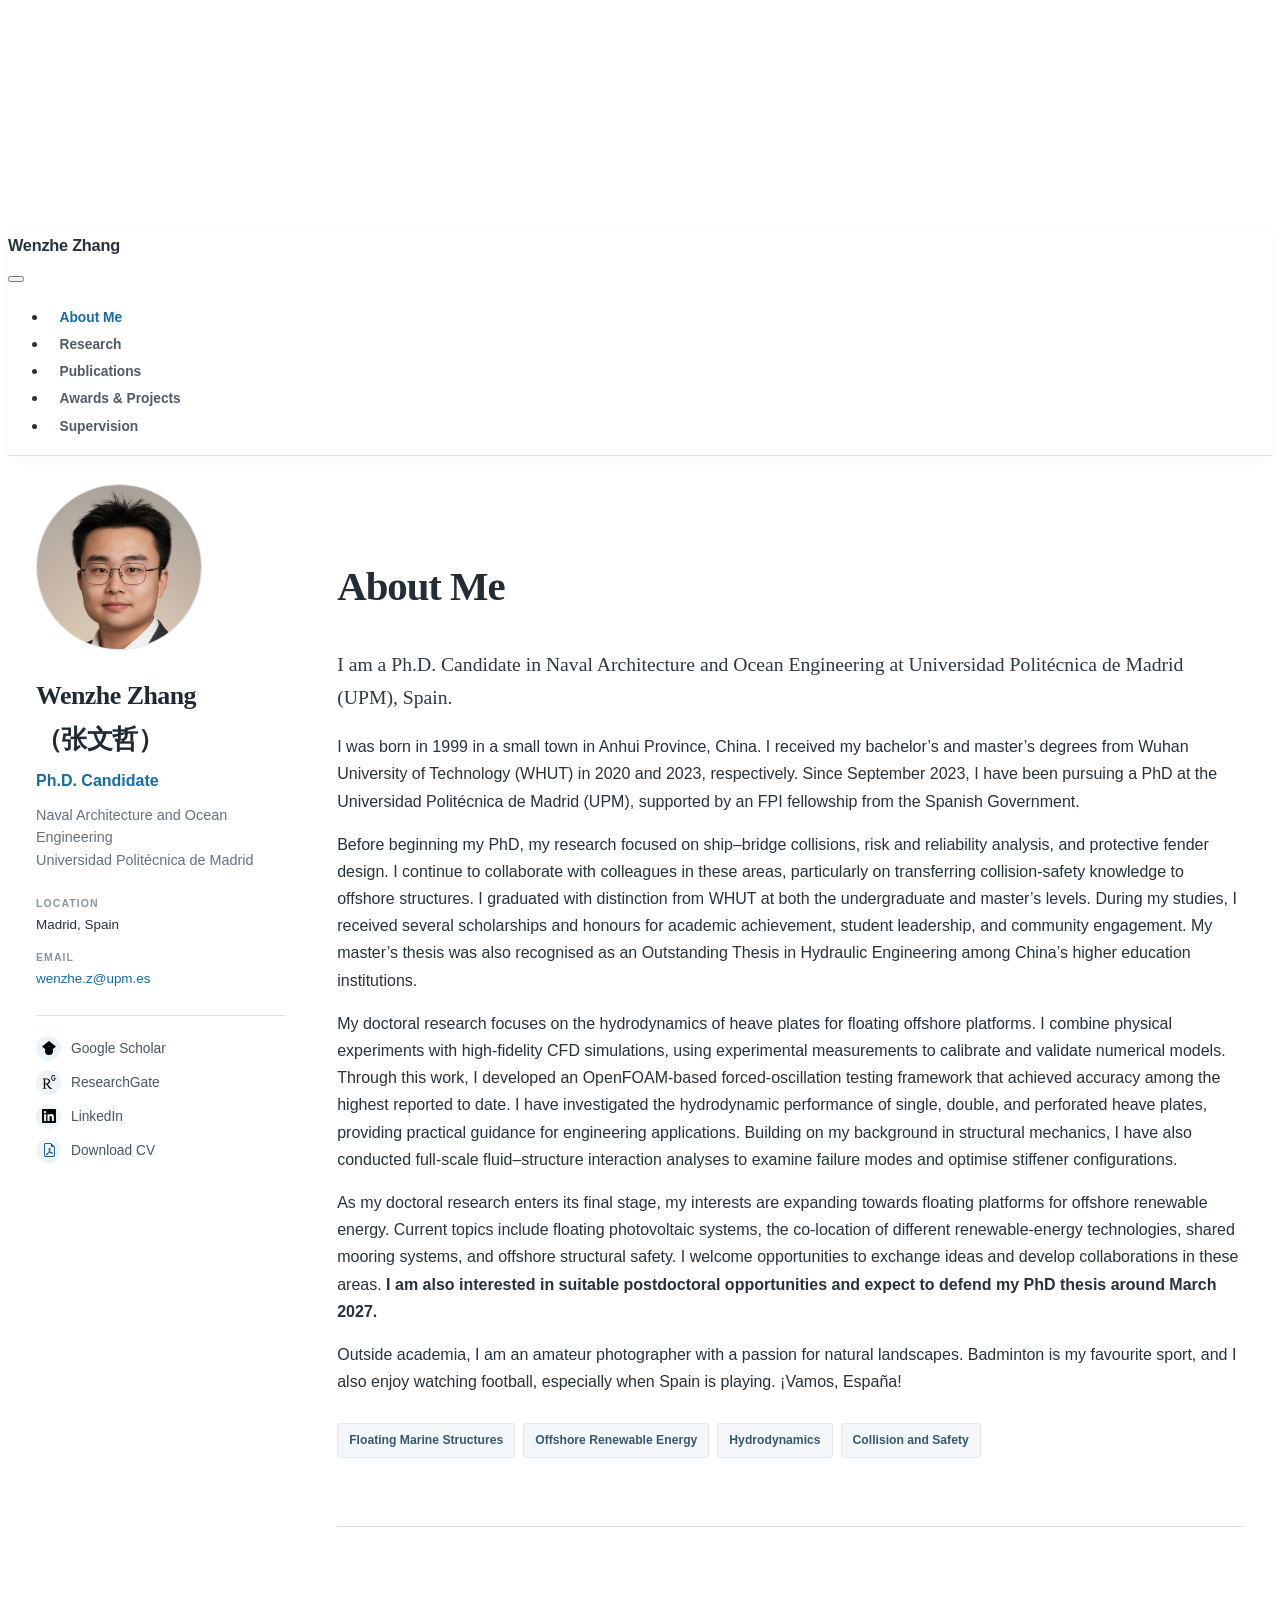
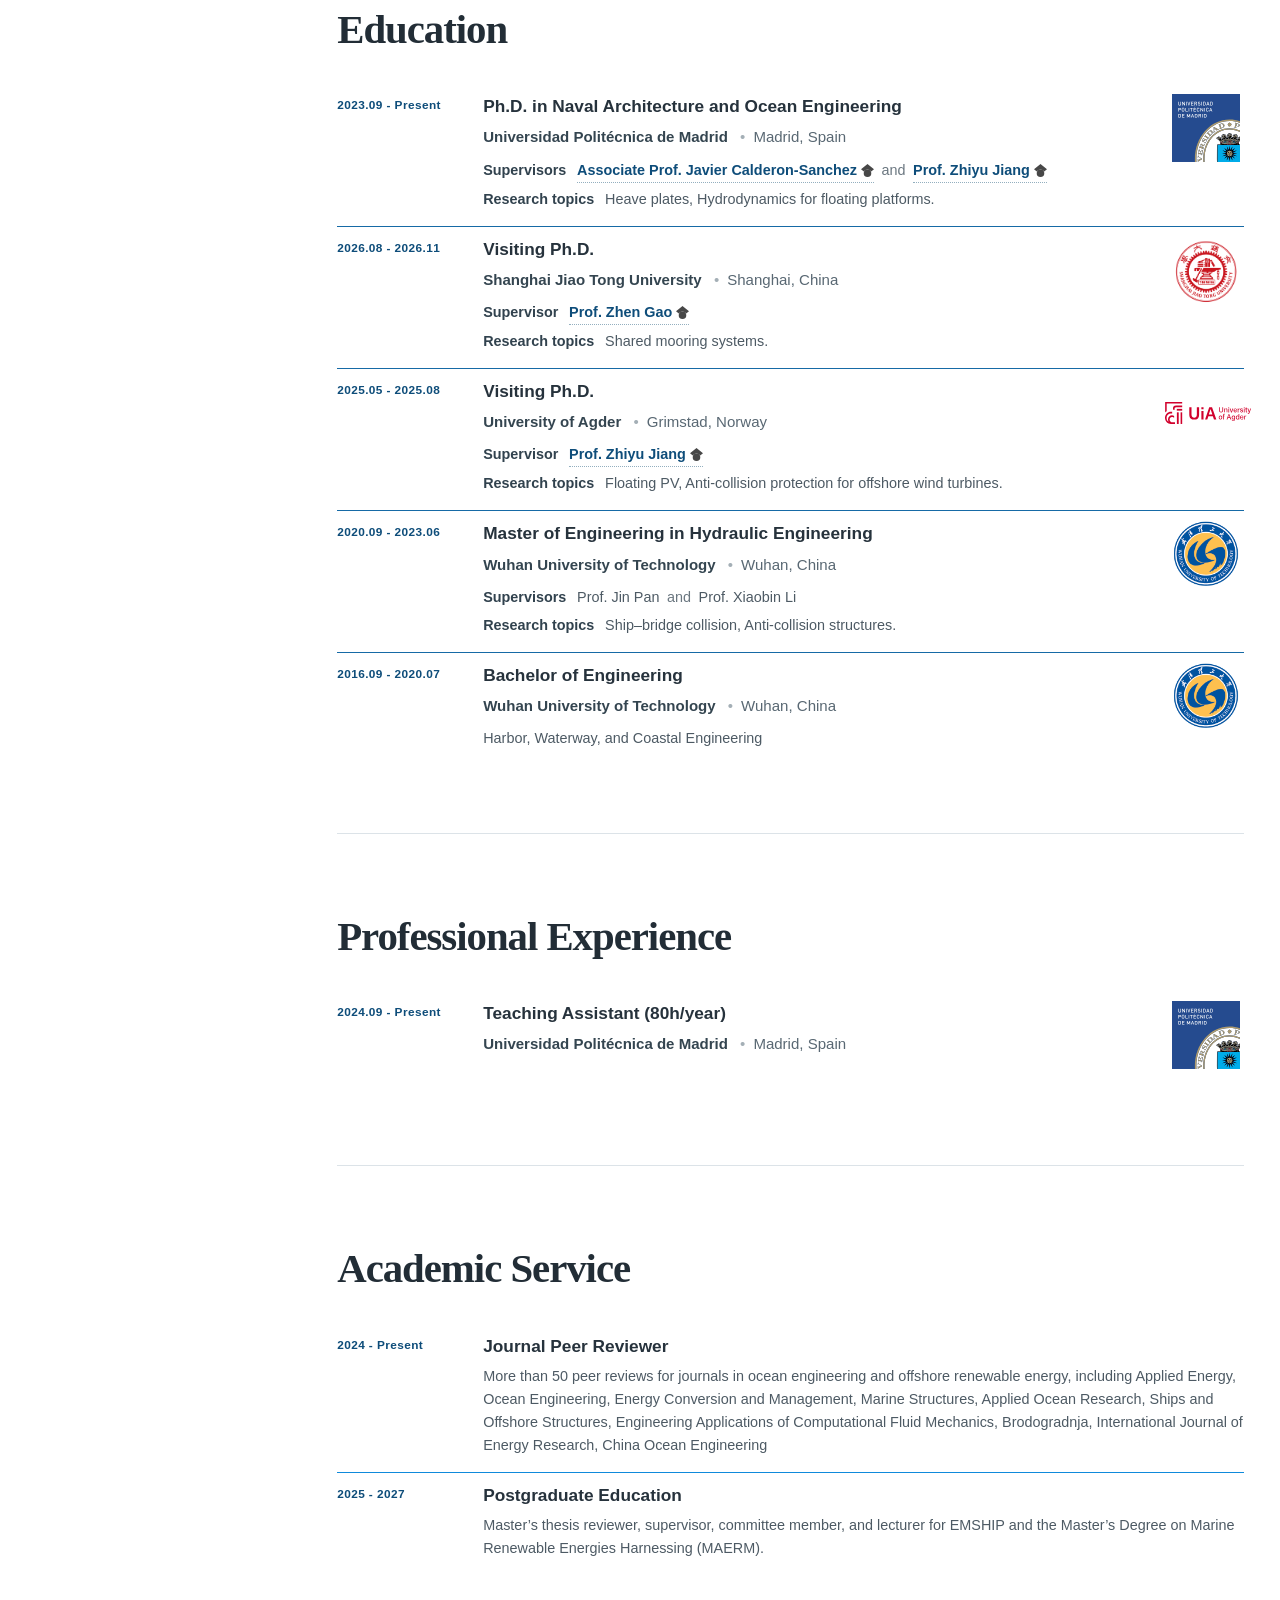
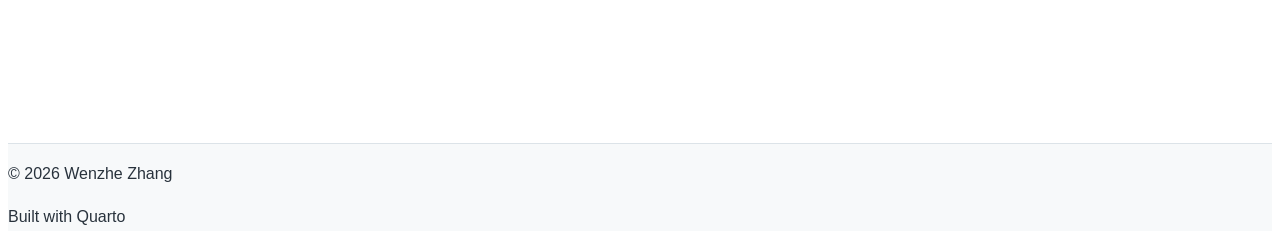
==== commit 32d1678b: "Built site for gh-pages" ====
--- a/index.html
+++ b/index.html
@@ -213,7 +213,7 @@
     structural safety. I welcome opportunities to exchange ideas and develop
     collaborations in these areas.
     <strong>I am also interested in suitable postdoctoral opportunities and
-    expect to defend my PhD thesis around July 2027.</strong>
+    expect to defend my PhD thesis around March 2027.</strong>
   </p>
   <p>
     Outside academia, I am an amateur photographer with a passion for natural
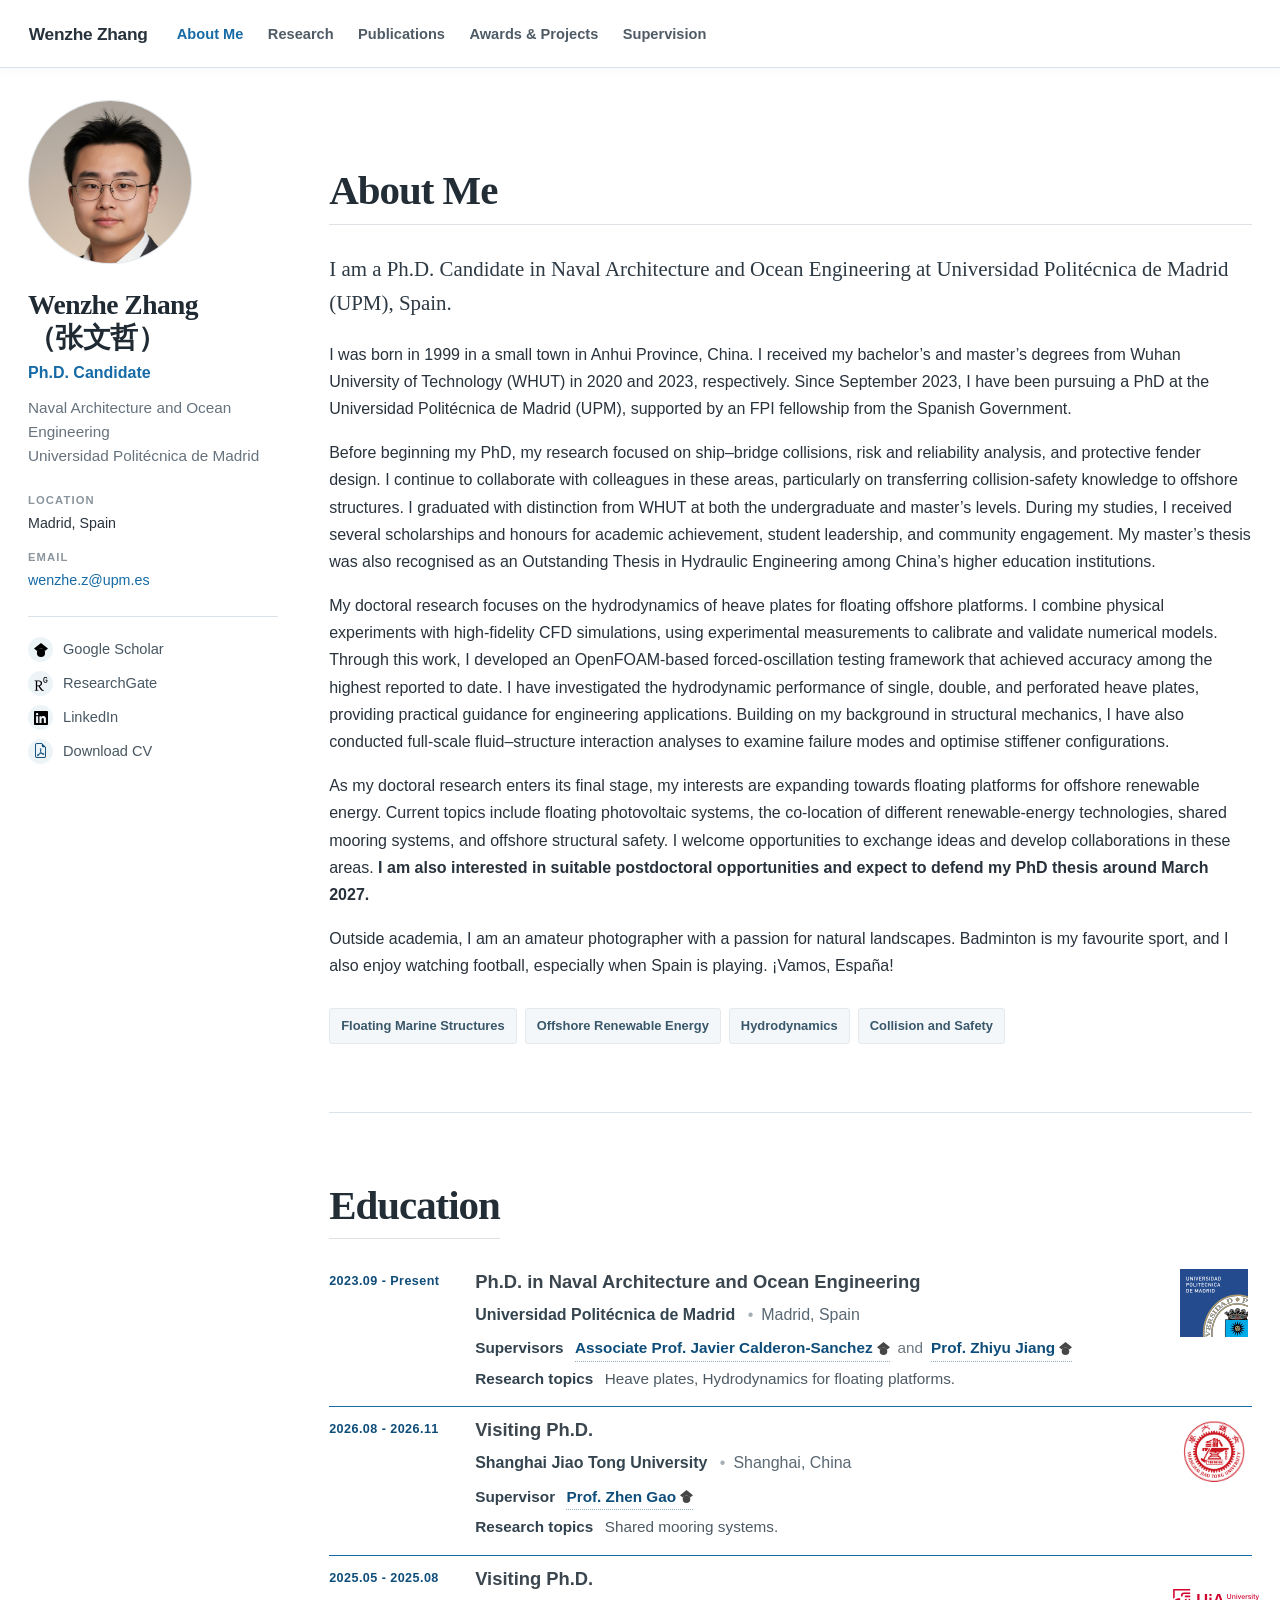
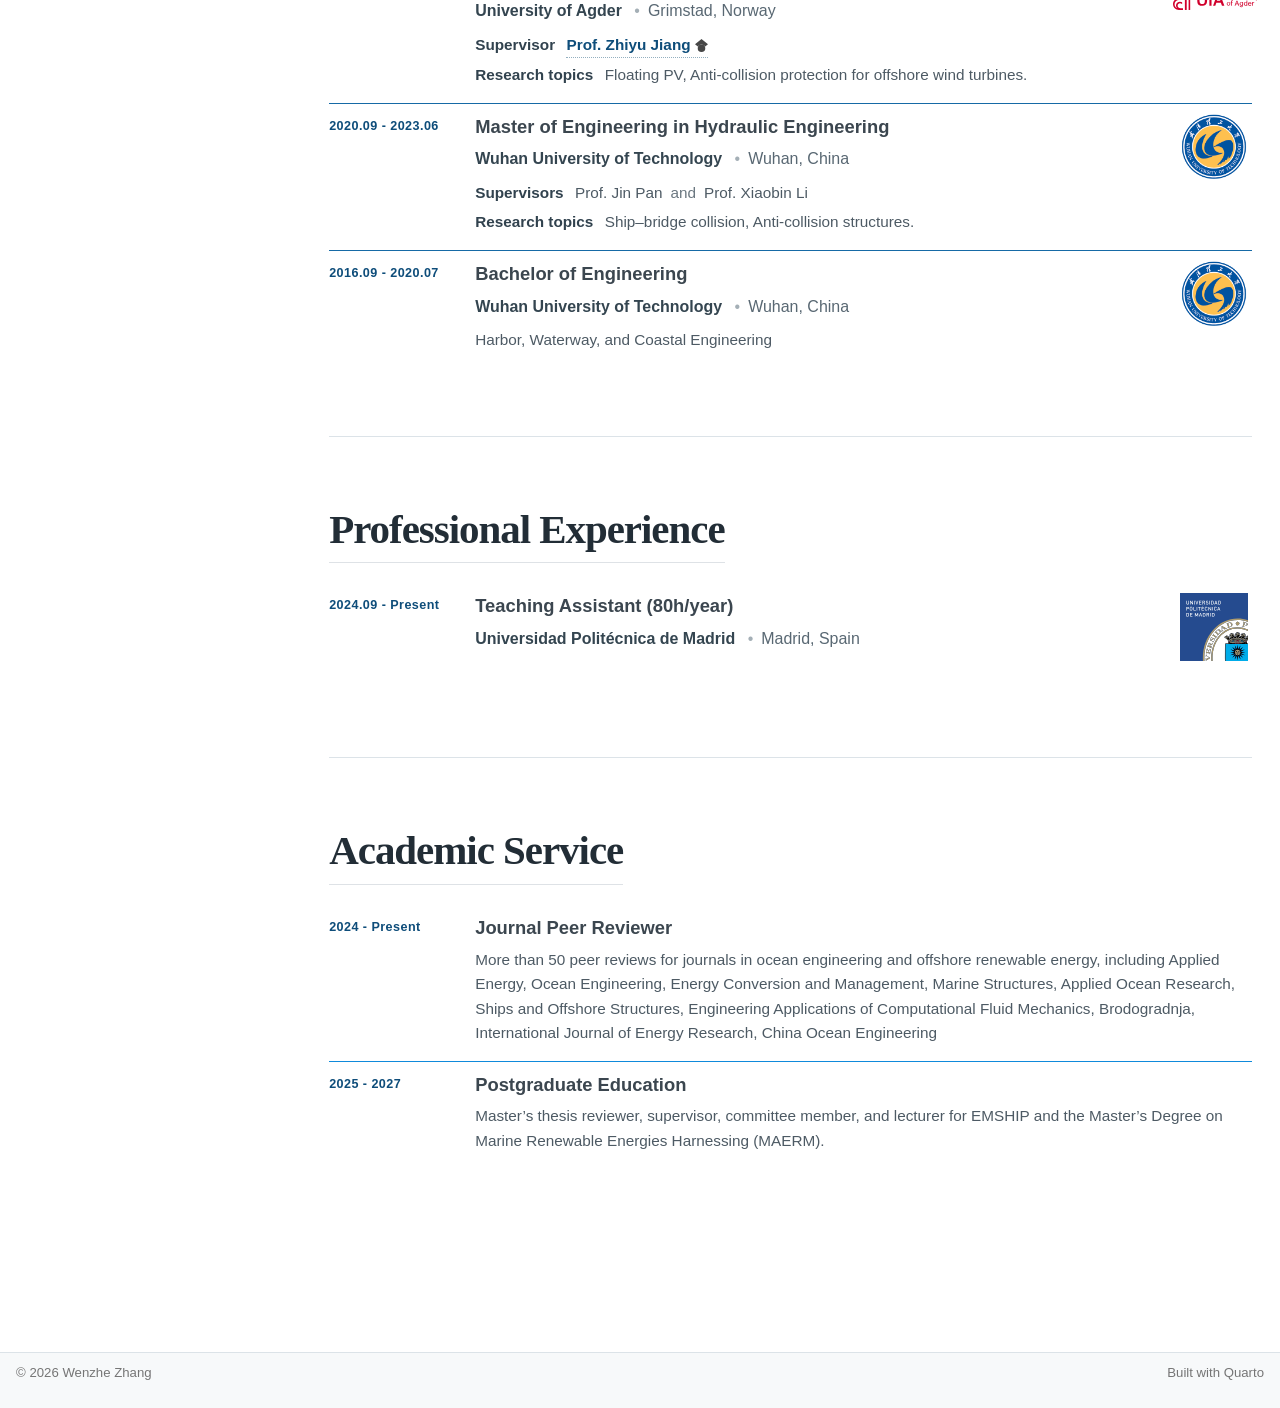
==== commit 4a45bc51: "Built site for gh-pages" ====
--- a/index.html
+++ b/index.html
@@ -2,7 +2,7 @@
 <html xmlns="http://www.w3.org/1999/xhtml" lang="en" xml:lang="en"><head>
 
 <meta charset="utf-8">
-<meta name="generator" content="quarto-1.10.19">
+<meta name="generator" content="quarto-1.10.20">
 
 <meta name="viewport" content="width=device-width, initial-scale=1.0, user-scalable=yes">
 
@@ -37,10 +37,10 @@
 <script src="site_libs/quarto-html/popper.min.js"></script>
 <script src="site_libs/quarto-html/tippy.umd.min.js"></script>
 <link href="site_libs/quarto-html/tippy.css" rel="stylesheet">
-<link href="site_libs/quarto-html/quarto-syntax-highlighting-bf27225e3a48a9273f3daa8f8e829971.css" rel="stylesheet" id="quarto-text-highlighting-styles">
+<link href="site_libs/quarto-html/quarto-syntax-highlighting-17888a1159294d3eb470f19f6f52f5a5.css" rel="stylesheet" id="quarto-text-highlighting-styles">
 <script src="site_libs/bootstrap/bootstrap.min.js"></script>
 <link href="site_libs/bootstrap/bootstrap-icons.css" rel="stylesheet">
-<link href="site_libs/bootstrap/bootstrap-55617497126496852ff9f5a59253c640.min.css" rel="stylesheet" append-hash="true" id="quarto-bootstrap" data-mode="light">
+<link href="site_libs/bootstrap/bootstrap-a14d652b86e00f03abd5043129e363d4.min.css" rel="stylesheet" append-hash="true" id="quarto-bootstrap" data-mode="light">
 <script id="quarto-search-options" type="application/json">{
   "language": {
     "search-no-results-text": "No results",
--- a/site_libs/quarto-html/quarto-syntax-highlighting-17888a1159294d3eb470f19f6f52f5a5.css
+++ b/site_libs/quarto-html/quarto-syntax-highlighting-17888a1159294d3eb470f19f6f52f5a5.css
@@ -0,0 +1,236 @@
+/* quarto syntax highlight colors */
+:root {
+  --quarto-hl-ot-color: #003B4F;
+  --quarto-hl-at-color: #657422;
+  --quarto-hl-ss-color: #20794D;
+  --quarto-hl-an-color: #5E5E5E;
+  --quarto-hl-fu-color: #4758AB;
+  --quarto-hl-st-color: #20794D;
+  --quarto-hl-cf-color: #003B4F;
+  --quarto-hl-op-color: #5E5E5E;
+  --quarto-hl-er-color: #AD0000;
+  --quarto-hl-bn-color: #AD0000;
+  --quarto-hl-al-color: #AD0000;
+  --quarto-hl-va-color: #111111;
+  --quarto-hl-bu-color: inherit;
+  --quarto-hl-ex-color: inherit;
+  --quarto-hl-pp-color: #AD0000;
+  --quarto-hl-in-color: #5E5E5E;
+  --quarto-hl-vs-color: #20794D;
+  --quarto-hl-wa-color: #5E5E5E;
+  --quarto-hl-do-color: #5E5E5E;
+  --quarto-hl-im-color: #00769E;
+  --quarto-hl-ch-color: #20794D;
+  --quarto-hl-dt-color: #AD0000;
+  --quarto-hl-fl-color: #AD0000;
+  --quarto-hl-co-color: #5E5E5E;
+  --quarto-hl-cv-color: #5E5E5E;
+  --quarto-hl-cn-color: #8f5902;
+  --quarto-hl-sc-color: #5E5E5E;
+  --quarto-hl-dv-color: #AD0000;
+  --quarto-hl-kw-color: #003B4F;
+}
+
+/* other quarto variables */
+:root {
+  --quarto-font-monospace: SFMono-Regular, Menlo, Monaco, Consolas, "Liberation Mono", "Courier New", monospace;
+}
+
+/* syntax highlight based on Pandoc's rules */
+pre > code.sourceCode > span {
+  color: #003B4F;
+}
+
+code.sourceCode > span {
+  color: #003B4F;
+}
+
+div.sourceCode,
+div.sourceCode pre.sourceCode {
+  color: #003B4F;
+}
+
+/* Normal */
+code span {
+  color: #003B4F;
+}
+
+/* Alert */
+code span.al {
+  color: #AD0000;
+  font-style: inherit;
+}
+
+/* Annotation */
+code span.an {
+  color: #5E5E5E;
+  font-style: inherit;
+}
+
+/* Attribute */
+code span.at {
+  color: #657422;
+  font-style: inherit;
+}
+
+/* BaseN */
+code span.bn {
+  color: #AD0000;
+  font-style: inherit;
+}
+
+/* BuiltIn */
+code span.bu {
+  font-style: inherit;
+}
+
+/* ControlFlow */
+code span.cf {
+  color: #003B4F;
+  font-weight: bold;
+  font-style: inherit;
+}
+
+/* Char */
+code span.ch {
+  color: #20794D;
+  font-style: inherit;
+}
+
+/* Constant */
+code span.cn {
+  color: #8f5902;
+  font-style: inherit;
+}
+
+/* Comment */
+code span.co {
+  color: #5E5E5E;
+  font-style: inherit;
+}
+
+/* CommentVar */
+code span.cv {
+  color: #5E5E5E;
+  font-style: italic;
+}
+
+/* Documentation */
+code span.do {
+  color: #5E5E5E;
+  font-style: italic;
+}
+
+/* DataType */
+code span.dt {
+  color: #AD0000;
+  font-style: inherit;
+}
+
+/* DecVal */
+code span.dv {
+  color: #AD0000;
+  font-style: inherit;
+}
+
+/* Error */
+code span.er {
+  color: #AD0000;
+  font-style: inherit;
+}
+
+/* Extension */
+code span.ex {
+  font-style: inherit;
+}
+
+/* Float */
+code span.fl {
+  color: #AD0000;
+  font-style: inherit;
+}
+
+/* Function */
+code span.fu {
+  color: #4758AB;
+  font-style: inherit;
+}
+
+/* Import */
+code span.im {
+  color: #00769E;
+  font-style: inherit;
+}
+
+/* Information */
+code span.in {
+  color: #5E5E5E;
+  font-style: inherit;
+}
+
+/* Keyword */
+code span.kw {
+  color: #003B4F;
+  font-weight: bold;
+  font-style: inherit;
+}
+
+/* Operator */
+code span.op {
+  color: #5E5E5E;
+  font-style: inherit;
+}
+
+/* Other */
+code span.ot {
+  color: #003B4F;
+  font-style: inherit;
+}
+
+/* Preprocessor */
+code span.pp {
+  color: #AD0000;
+  font-style: inherit;
+}
+
+/* SpecialChar */
+code span.sc {
+  color: #5E5E5E;
+  font-style: inherit;
+}
+
+/* SpecialString */
+code span.ss {
+  color: #20794D;
+  font-style: inherit;
+}
+
+/* String */
+code span.st {
+  color: #20794D;
+  font-style: inherit;
+}
+
+/* Variable */
+code span.va {
+  color: #111111;
+  font-style: inherit;
+}
+
+/* VerbatimString */
+code span.vs {
+  color: #20794D;
+  font-style: inherit;
+}
+
+/* Warning */
+code span.wa {
+  color: #5E5E5E;
+  font-style: italic;
+}
+
+.prevent-inlining {
+  content: "</";
+}
+
+/*# sourceMappingURL=fadfc755eec066e9e3d699cf819c3e33.css.map */
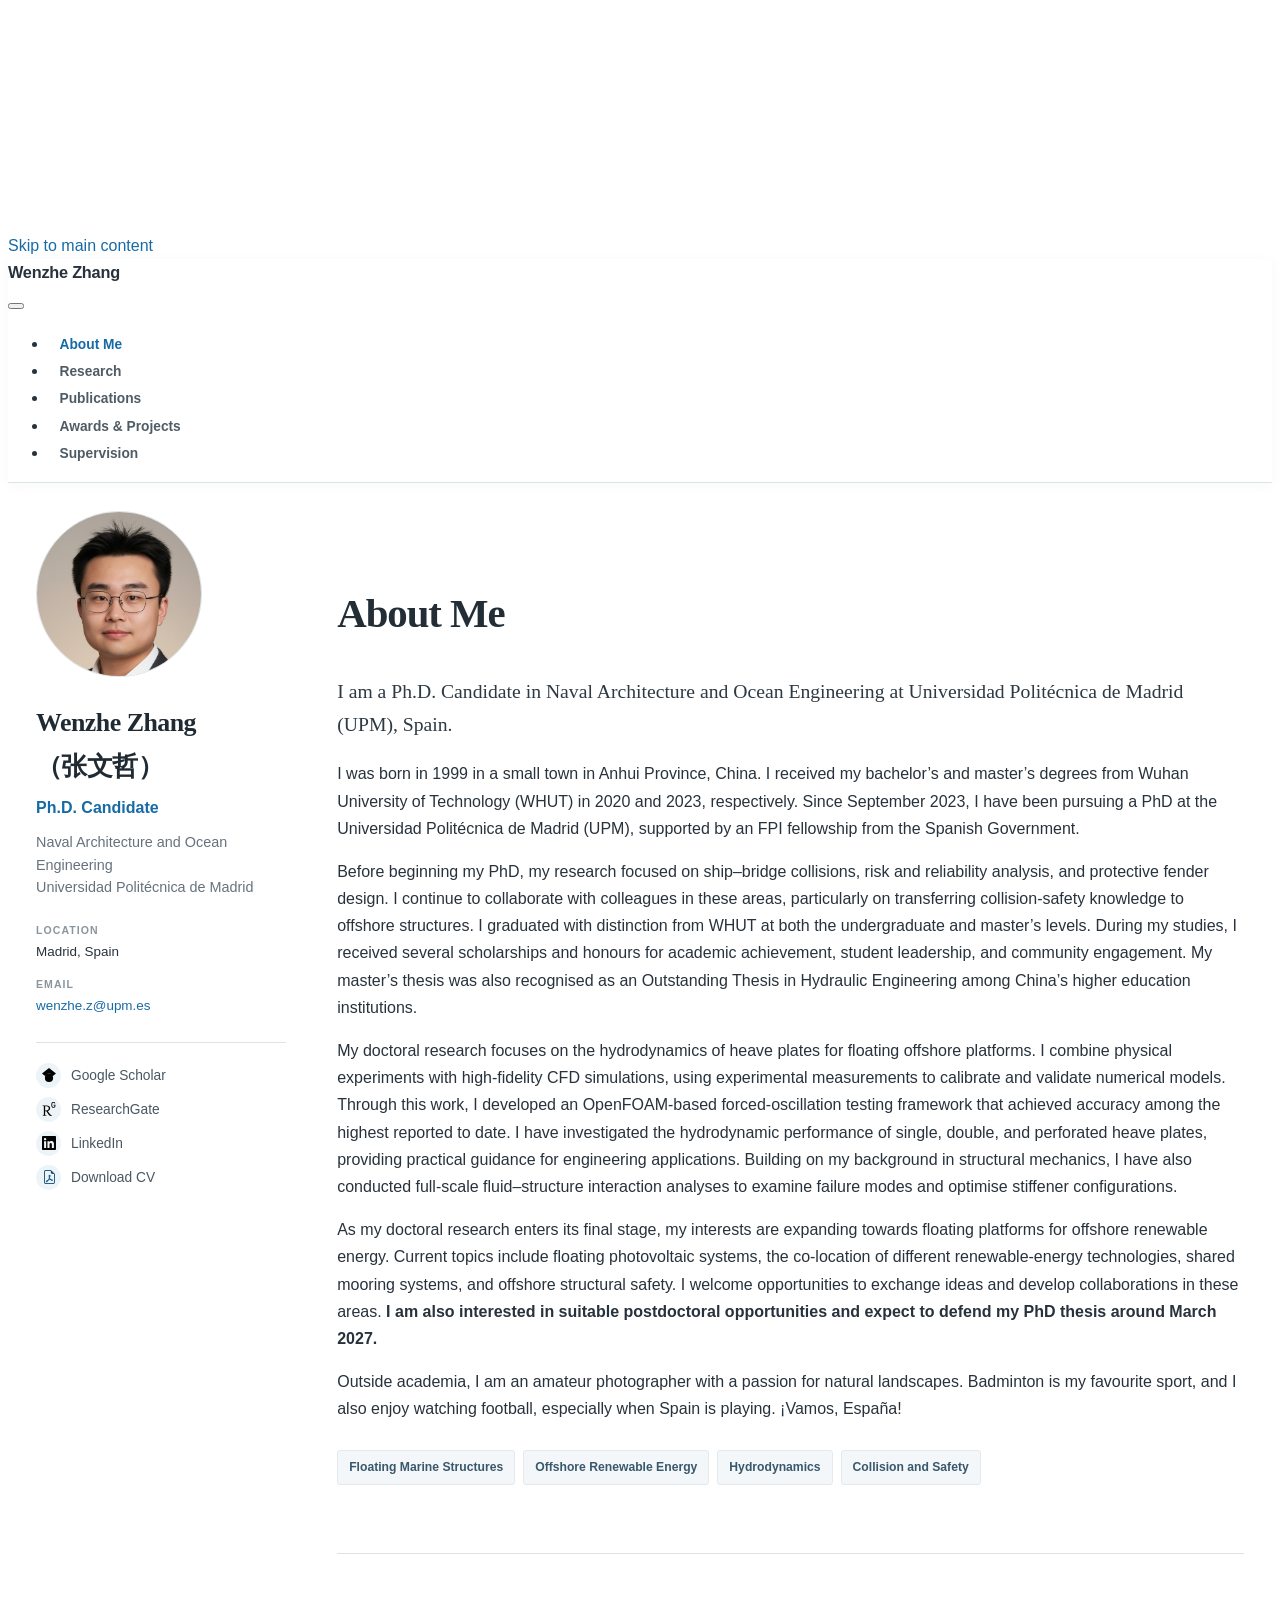
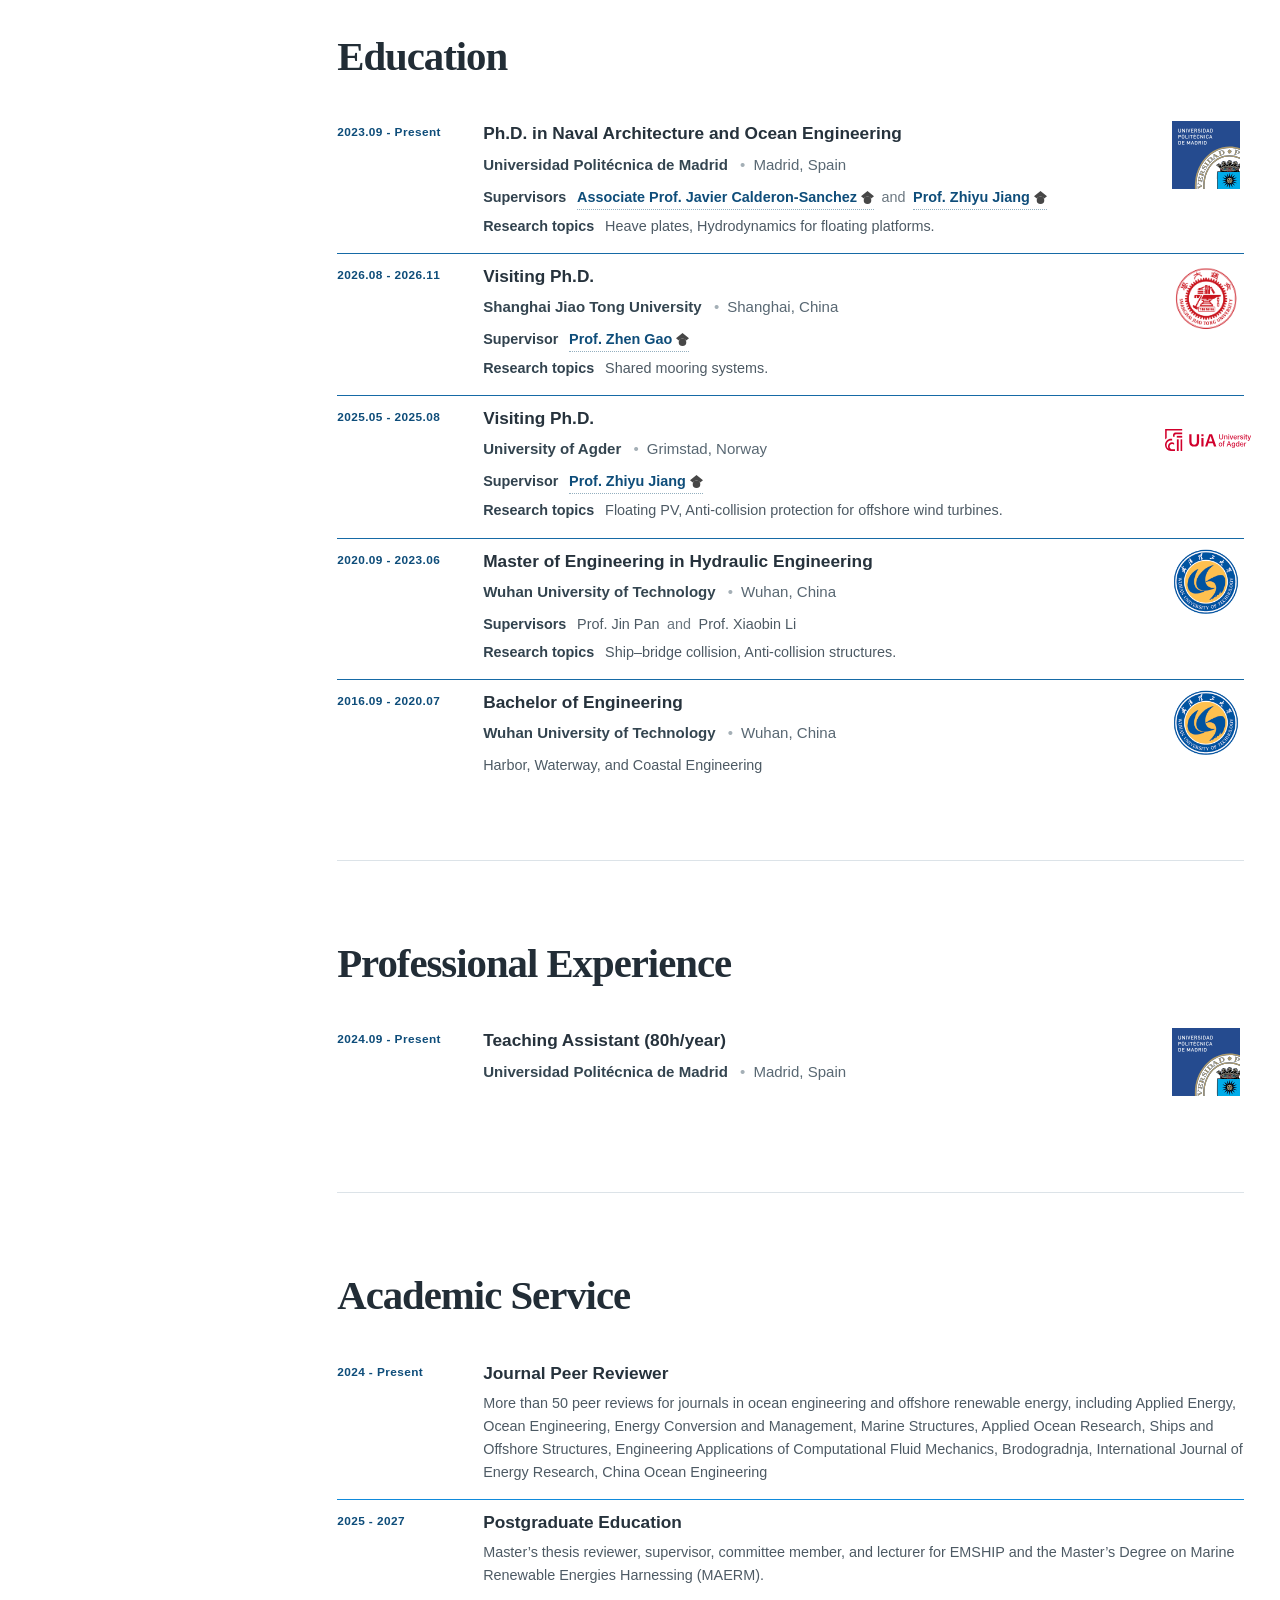
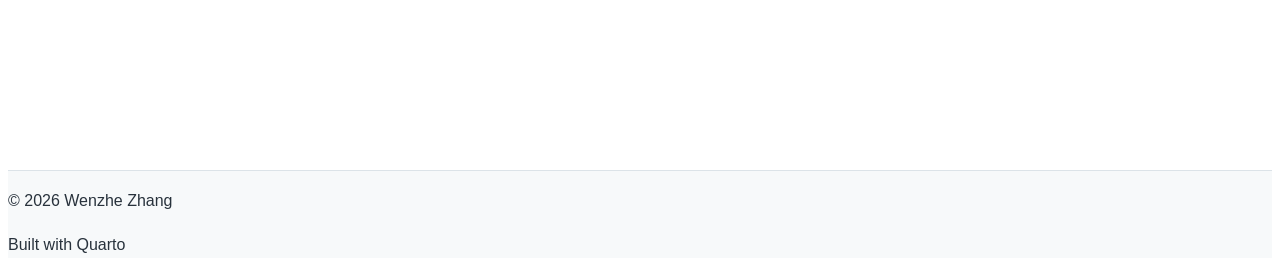
==== commit 3ca0c732: "Built site for gh-pages" ====
--- a/index.html
+++ b/index.html
@@ -2,7 +2,7 @@
 <html xmlns="http://www.w3.org/1999/xhtml" lang="en" xml:lang="en"><head>
 
 <meta charset="utf-8">
-<meta name="generator" content="quarto-1.10.20">
+<meta name="generator" content="quarto-1.11.9">
 
 <meta name="viewport" content="width=device-width, initial-scale=1.0, user-scalable=yes">
 
@@ -34,13 +34,14 @@
 <script src="site_libs/clipboard/clipboard.min.js"></script>
 <script src="site_libs/quarto-html/quarto.js" type="module"></script>
 <script src="site_libs/quarto-html/tabsets/tabsets.js" type="module"></script>
+<script src="site_libs/quarto-html/scrollable-regions/scrollable-regions.js" type="module"></script>
 <script src="site_libs/quarto-html/popper.min.js"></script>
 <script src="site_libs/quarto-html/tippy.umd.min.js"></script>
 <link href="site_libs/quarto-html/tippy.css" rel="stylesheet">
-<link href="site_libs/quarto-html/quarto-syntax-highlighting-17888a1159294d3eb470f19f6f52f5a5.css" rel="stylesheet" id="quarto-text-highlighting-styles">
+<link href="site_libs/quarto-html/quarto-syntax-highlighting-63b5708e65d6cd79cd7618c58d0c21e7.css" rel="stylesheet" id="quarto-text-highlighting-styles">
 <script src="site_libs/bootstrap/bootstrap.min.js"></script>
 <link href="site_libs/bootstrap/bootstrap-icons.css" rel="stylesheet">
-<link href="site_libs/bootstrap/bootstrap-a14d652b86e00f03abd5043129e363d4.min.css" rel="stylesheet" append-hash="true" id="quarto-bootstrap" data-mode="light">
+<link href="site_libs/bootstrap/bootstrap-b0bacdaee50ff9abb97ae013f25660d1.min.css" rel="stylesheet" append-hash="true" id="quarto-bootstrap" data-mode="light">
 <script id="quarto-search-options" type="application/json">{
   "language": {
     "search-no-results-text": "No results",
@@ -62,18 +63,18 @@
 <link rel="stylesheet" href="styles.css">
 </head>
 
-<body class="nav-fixed fullcontent quarto-light">
+<body class="nav-fixed fullcontent quarto-light"><a id="quarto-skip-link" class="visually-hidden-focusable" href="#quarto-document-content">Skip to main content</a>
 
 <div id="quarto-search-results"></div>
   <header id="quarto-header" class="headroom fixed-top">
-    <nav class="navbar navbar-expand-lg " data-bs-theme="dark">
+    <nav class="navbar navbar-expand-lg " data-bs-theme="dark" aria-label="Site">
       <div class="navbar-container container-fluid">
       <div class="navbar-brand-container mx-auto">
     <a class="navbar-brand" href="./index.html">
     <span class="navbar-title">Wenzhe Zhang</span>
     </a>
   </div>
-          <button class="navbar-toggler" type="button" data-bs-toggle="collapse" data-bs-target="#navbarCollapse" aria-controls="navbarCollapse" role="menu" aria-expanded="false" aria-label="Toggle navigation" onclick="if (window.quartoToggleHeadroom) { window.quartoToggleHeadroom(); }">
+          <button class="navbar-toggler" type="button" data-bs-toggle="collapse" data-bs-target="#navbarCollapse" aria-controls="navbarCollapse" aria-expanded="false" aria-label="Toggle navigation" onclick="if (window.quartoToggleHeadroom) { window.quartoToggleHeadroom(); }">
   <span class="navbar-toggler-icon"></span>
 </button>
           <div class="collapse navbar-collapse" id="navbarCollapse">
@@ -166,7 +167,7 @@
   </nav>
 </div>
 
-<main class="academic-content"><header id="title-block-header" class="quarto-title-block"></header>
+<main class="academic-content" id="quarto-document-content" tabindex="-1"><header id="title-block-header" class="quarto-title-block"></header>
 
 <section id="about" class="academic-section about-section">
   <h2>About Me</h2>
@@ -461,7 +462,8 @@
           return filterRegex.test(href) || localhostRegex.test(href) || mailtoRegex.test(href);
       }
       // Inspect non-navigation links and adorn them if external
-     var links = window.document.querySelectorAll('a[href]:not(.nav-link):not(.navbar-brand):not(.toc-action):not(.sidebar-link):not(.sidebar-item-toggle):not(.pagination-link):not(.no-external):not([aria-hidden]):not(.dropdown-item):not(.quarto-navigation-tool):not(.about-link)');
+      window.quartoDecorateExternalLinks = function (root) {
+     var links = (root || window.document).querySelectorAll('a[href]:not(.nav-link):not(.navbar-brand):not(.toc-action):not(.sidebar-link):not(.sidebar-item-toggle):not(.pagination-link):not(.no-external):not([aria-hidden]):not(.dropdown-item):not(.quarto-navigation-tool):not(.about-link)');
       for (var i=0; i<links.length; i++) {
         const link = links[i];
         if (!isInternal(link.href)) {
@@ -470,8 +472,69 @@
           if (link.dataset.originalHref !== undefined) {
             link.href = link.dataset.originalHref;
           }
-        }
-      }
+          if (!link.classList.contains('no-external-icon')) {
+          }
+        }
+      }
+      };
+      window.quartoDecorateExternalLinks(window.document);
+    // Esc closes the popup (WCAG 1.4.13) and focus leaving both trigger and
+    // popup closes it (WCAG 2.4.11); tippy handles neither for interactive popups.
+    const hideOnEscAndFocusOut = {
+      name: 'hideOnEscAndFocusOut',
+      defaultValue: true,
+      fn(instance) {
+        const dismiss = () => {
+          // A show scheduled by the trigger delay would otherwise reopen it
+          instance.clearDelayTimeouts();
+          instance.hide();
+        };
+        const onKeyDown = (event) => {
+          if (event.key !== 'Escape') {
+            return;
+          }
+          // Keep Esc from also reaching page handlers (e.g. reveal.js overview),
+          // except an open reveal.js slide menu, which Esc should close too.
+          // The menu handles keys only when its keyboard option is on.
+          const menuHandlesEsc = window.Reveal?.getPlugin?.('menu')?.isOpen() &&
+            window.Reveal.getConfig().menu?.keyboard !== false;
+          if (!menuHandlesEsc) {
+            event.stopPropagation();
+          }
+          if (instance.popper.contains(window.document.activeElement)) {
+            // Disabled while refocusing so the focus trigger does not reopen it
+            instance.disable();
+            instance.reference.focus();
+            instance.enable();
+          }
+          dismiss();
+        };
+        const onFocusOut = (event) => {
+          const target = event.relatedTarget;
+          if (target && !instance.reference.contains(target) &&
+              !instance.popper.contains(target)) {
+            dismiss();
+          }
+        };
+        // On the trigger too: a click trigger (code-annotations: select) has no
+        // blur handling. Attached for the instance's lifetime so leaving the
+        // trigger also cancels a show still pending on the trigger delay.
+        instance.reference.addEventListener('focusout', onFocusOut);
+        return {
+          onShow() {
+            window.document.addEventListener('keydown', onKeyDown, true);
+            instance.popper.addEventListener('focusout', onFocusOut);
+          },
+          onHide() {
+            window.document.removeEventListener('keydown', onKeyDown, true);
+            instance.popper.removeEventListener('focusout', onFocusOut);
+          },
+          onDestroy() {
+            instance.reference.removeEventListener('focusout', onFocusOut);
+          },
+        };
+      },
+    };
     function tippyHover(el, contentFn, onTriggerFn, onUntriggerFn) {
       const config = {
         allowHTML: true,
@@ -485,6 +548,7 @@
         interactiveBorder: 10,
         theme: 'quarto',
         placement: 'bottom-start',
+        plugins: [hideOnEscAndFocusOut],
       };
       if (contentFn) {
         config.content = contentFn;
@@ -647,44 +711,54 @@
           const lineIds = lines.map((line) => {
             return targetCell + "-" + line;
           })
-          let top = null;
-          let height = null;
-          let parent = null;
+          // Each band is positioned against its own containing block, which is
+          // not the offsetParent of the lines, so place it from client rects.
+          const placeBand = (band, firstEl, lastEl, codeBlock) => {
+            const container = band.offsetParent;
+            if (container === null) {
+              return;
+            }
+            const containerRect = container.getBoundingClientRect();
+            // Reveal.js scales slides with a transform, so convert client
+            // pixels back to the CSS pixels of the container.
+            const scale = containerRect.height / container.offsetHeight || 1;
+            const firstRect = firstEl.getBoundingClientRect();
+            const lastRect = lastEl.getBoundingClientRect();
+            const top = (firstRect.top - containerRect.top) / scale - container.clientTop + container.scrollTop;
+            const height = (lastRect.bottom - firstRect.top) / scale;
+            band.style.top = top - 2 + "px";
+            band.style.height = height + 4 + "px";
+            if (codeBlock) {
+              // Without the copy button wrapper, the containing block is wider
+              // than the code block, so span the code block explicitly.
+              const blockRect = codeBlock.getBoundingClientRect();
+              band.style.left = (blockRect.left - containerRect.left) / scale - container.clientLeft + container.scrollLeft + "px";
+              band.style.width = blockRect.width / scale + "px";
+            }
+          };
           if (lineIds.length > 0) {
-              //compute the position of the single el (top and bottom and make a div)
-              const el = window.document.getElementById(lineIds[0]);
-              top = el.offsetTop;
-              height = el.offsetHeight;
-              parent = el.parentElement.parentElement;
-            if (lineIds.length > 1) {
-              const lastEl = window.document.getElementById(lineIds[lineIds.length - 1]);
-              const bottom = lastEl.offsetTop + lastEl.offsetHeight;
-              height = bottom - top;
+            const el = window.document.getElementById(lineIds[0]);
+            const lastEl = window.document.getElementById(lineIds[lineIds.length - 1]);
+            const parent = el.parentElement.parentElement;
+            // cook up a div (if necessary) and position it
+            let div = window.document.getElementById("code-annotation-line-highlight");
+            if (div === null) {
+              div = window.document.createElement("div");
+              div.setAttribute("id", "code-annotation-line-highlight");
+              div.style.position = 'absolute';
+              parent.appendChild(div);
             }
-            if (top !== null && height !== null && parent !== null) {
-              // cook up a div (if necessary) and position it 
-              let div = window.document.getElementById("code-annotation-line-highlight");
-              if (div === null) {
-                div = window.document.createElement("div");
-                div.setAttribute("id", "code-annotation-line-highlight");
-                div.style.position = 'absolute';
-                parent.appendChild(div);
-              }
-              div.style.top = top - 2 + "px";
-              div.style.height = height + 4 + "px";
-              div.style.left = 0;
-              let gutterDiv = window.document.getElementById("code-annotation-line-highlight-gutter");
-              if (gutterDiv === null) {
-                gutterDiv = window.document.createElement("div");
-                gutterDiv.setAttribute("id", "code-annotation-line-highlight-gutter");
-                gutterDiv.style.position = 'absolute';
-                const codeCell = window.document.getElementById(targetCell);
-                const gutter = codeCell.querySelector('.code-annotation-gutter');
-                gutter.appendChild(gutterDiv);
-              }
-              gutterDiv.style.top = top - 2 + "px";
-              gutterDiv.style.height = height + 4 + "px";
+            placeBand(div, el, lastEl, parent.closest("div.sourceCode") || parent);
+            let gutterDiv = window.document.getElementById("code-annotation-line-highlight-gutter");
+            if (gutterDiv === null) {
+              gutterDiv = window.document.createElement("div");
+              gutterDiv.setAttribute("id", "code-annotation-line-highlight-gutter");
+              gutterDiv.style.position = 'absolute';
+              const codeCell = window.document.getElementById(targetCell);
+              const gutter = codeCell.querySelector('.code-annotation-gutter');
+              gutter.appendChild(gutterDiv);
             }
+            placeBand(gutterDiv, el, lastEl);
             selectedAnnoteEl = annoteEl;
           }
         };
@@ -783,6 +857,9 @@
     }
   });
   </script>
+  <script type="application/javascript">
+  window.quartoScrollableRegionsLabels = {"code":"Scrollable code","output":"Scrollable output"};
+  </script>
 </div> <!-- /content -->
 <footer class="footer">
   <div class="nav-footer">
--- a/site_libs/quarto-html/quarto-syntax-highlighting-63b5708e65d6cd79cd7618c58d0c21e7.css
+++ b/site_libs/quarto-html/quarto-syntax-highlighting-63b5708e65d6cd79cd7618c58d0c21e7.css
@@ -0,0 +1,236 @@
+/* quarto syntax highlight colors */
+:root {
+  --quarto-hl-ot-color: #003B4F;
+  --quarto-hl-at-color: #657422;
+  --quarto-hl-ss-color: #20794D;
+  --quarto-hl-an-color: #5E5E5E;
+  --quarto-hl-fu-color: #4758AB;
+  --quarto-hl-st-color: #20794D;
+  --quarto-hl-cf-color: #003B4F;
+  --quarto-hl-op-color: #5E5E5E;
+  --quarto-hl-er-color: #AD0000;
+  --quarto-hl-bn-color: #AD0000;
+  --quarto-hl-al-color: #AD0000;
+  --quarto-hl-va-color: #111111;
+  --quarto-hl-bu-color: inherit;
+  --quarto-hl-ex-color: inherit;
+  --quarto-hl-pp-color: #AD0000;
+  --quarto-hl-in-color: #5E5E5E;
+  --quarto-hl-vs-color: #20794D;
+  --quarto-hl-wa-color: #5E5E5E;
+  --quarto-hl-do-color: #5E5E5E;
+  --quarto-hl-im-color: #00769E;
+  --quarto-hl-ch-color: #20794D;
+  --quarto-hl-dt-color: #AD0000;
+  --quarto-hl-fl-color: #AD0000;
+  --quarto-hl-co-color: #5E5E5E;
+  --quarto-hl-cv-color: #5E5E5E;
+  --quarto-hl-cn-color: #8f5902;
+  --quarto-hl-sc-color: #5E5E5E;
+  --quarto-hl-dv-color: #AD0000;
+  --quarto-hl-kw-color: #003B4F;
+}
+
+/* other quarto variables */
+:root {
+  --quarto-font-monospace: SFMono-Regular, Menlo, Monaco, Consolas, "Liberation Mono", "Courier New", monospace;
+}
+
+/* syntax highlight based on Pandoc's rules */
+pre > code.sourceCode > span {
+  color: #003B4F;
+}
+
+code.sourceCode > span {
+  color: #003B4F;
+}
+
+div.sourceCode,
+div.sourceCode pre.sourceCode {
+  color: #003B4F;
+}
+
+/* Normal */
+code span {
+  color: #003B4F;
+}
+
+/* Alert */
+code span.al {
+  color: #AD0000;
+  font-style: inherit;
+}
+
+/* Annotation */
+code span.an {
+  color: #5E5E5E;
+  font-style: inherit;
+}
+
+/* Attribute */
+code span.at {
+  color: #657422;
+  font-style: inherit;
+}
+
+/* BaseN */
+code span.bn {
+  color: #AD0000;
+  font-style: inherit;
+}
+
+/* BuiltIn */
+code span.bu {
+  font-style: inherit;
+}
+
+/* ControlFlow */
+code span.cf {
+  color: #003B4F;
+  font-weight: bold;
+  font-style: inherit;
+}
+
+/* Char */
+code span.ch {
+  color: #20794D;
+  font-style: inherit;
+}
+
+/* Constant */
+code span.cn {
+  color: #8f5902;
+  font-style: inherit;
+}
+
+/* Comment */
+code span.co {
+  color: #5E5E5E;
+  font-style: inherit;
+}
+
+/* CommentVar */
+code span.cv {
+  color: #5E5E5E;
+  font-style: italic;
+}
+
+/* Documentation */
+code span.do {
+  color: #5E5E5E;
+  font-style: italic;
+}
+
+/* DataType */
+code span.dt {
+  color: #AD0000;
+  font-style: inherit;
+}
+
+/* DecVal */
+code span.dv {
+  color: #AD0000;
+  font-style: inherit;
+}
+
+/* Error */
+code span.er {
+  color: #AD0000;
+  font-style: inherit;
+}
+
+/* Extension */
+code span.ex {
+  font-style: inherit;
+}
+
+/* Float */
+code span.fl {
+  color: #AD0000;
+  font-style: inherit;
+}
+
+/* Function */
+code span.fu {
+  color: #4758AB;
+  font-style: inherit;
+}
+
+/* Import */
+code span.im {
+  color: #00769E;
+  font-style: inherit;
+}
+
+/* Information */
+code span.in {
+  color: #5E5E5E;
+  font-style: inherit;
+}
+
+/* Keyword */
+code span.kw {
+  color: #003B4F;
+  font-weight: bold;
+  font-style: inherit;
+}
+
+/* Operator */
+code span.op {
+  color: #5E5E5E;
+  font-style: inherit;
+}
+
+/* Other */
+code span.ot {
+  color: #003B4F;
+  font-style: inherit;
+}
+
+/* Preprocessor */
+code span.pp {
+  color: #AD0000;
+  font-style: inherit;
+}
+
+/* SpecialChar */
+code span.sc {
+  color: #5E5E5E;
+  font-style: inherit;
+}
+
+/* SpecialString */
+code span.ss {
+  color: #20794D;
+  font-style: inherit;
+}
+
+/* String */
+code span.st {
+  color: #20794D;
+  font-style: inherit;
+}
+
+/* Variable */
+code span.va {
+  color: #111111;
+  font-style: inherit;
+}
+
+/* VerbatimString */
+code span.vs {
+  color: #20794D;
+  font-style: inherit;
+}
+
+/* Warning */
+code span.wa {
+  color: #5E5E5E;
+  font-style: italic;
+}
+
+.prevent-inlining {
+  content: "</";
+}
+
+/*# sourceMappingURL=054cc16b9e9817627be6994582d2ffb5.css.map */
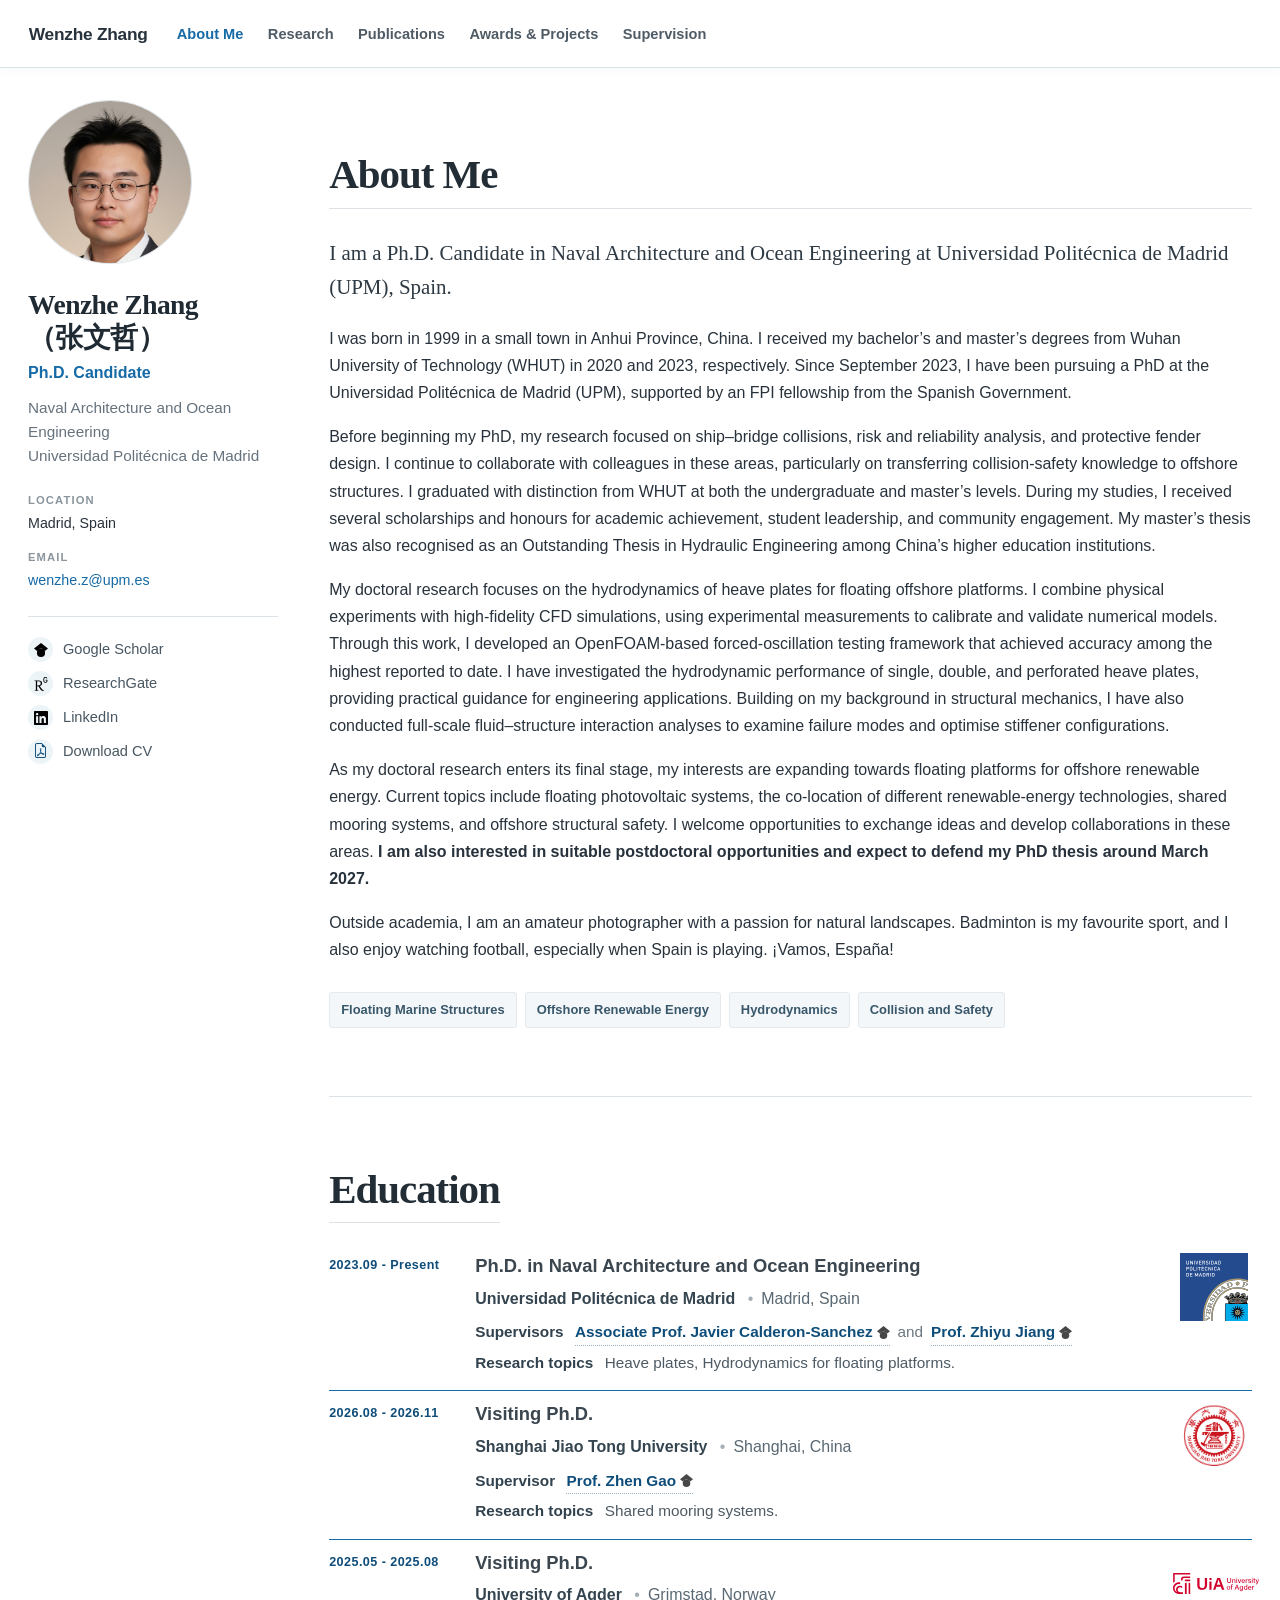
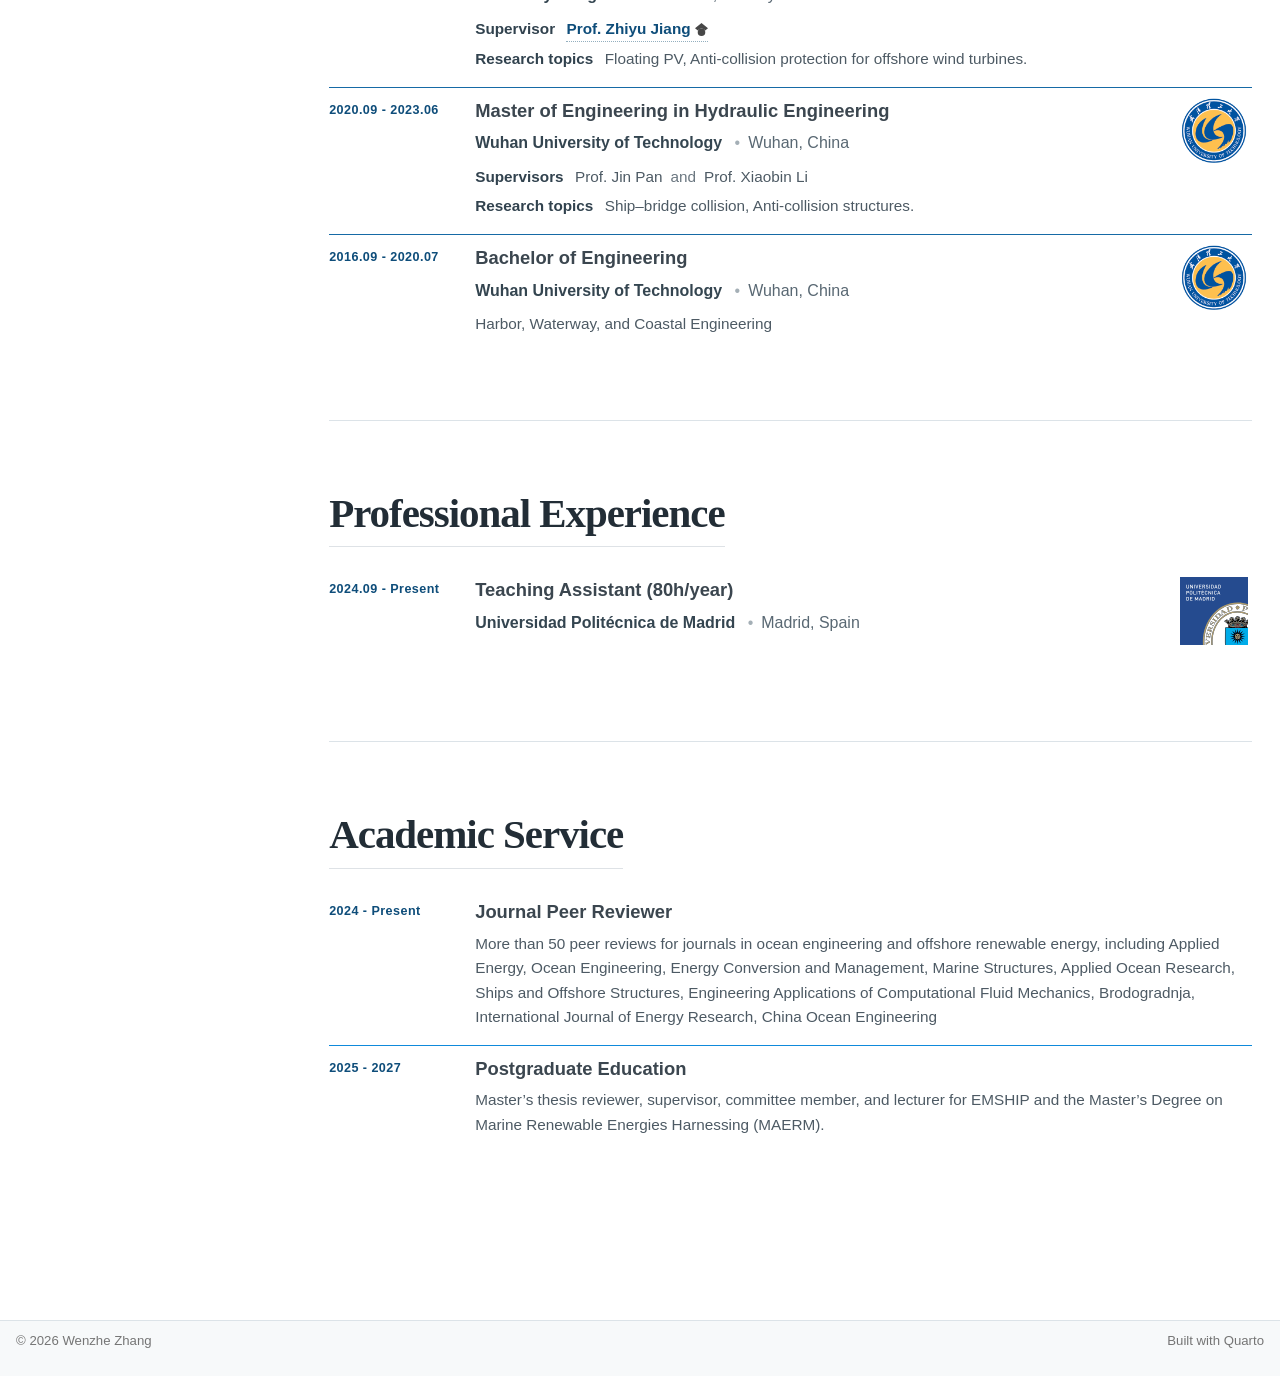
==== commit e02a67d7: "Built site for gh-pages" ====
--- a/index.html
+++ b/index.html
@@ -41,7 +41,7 @@
 <link href="site_libs/quarto-html/quarto-syntax-highlighting-63b5708e65d6cd79cd7618c58d0c21e7.css" rel="stylesheet" id="quarto-text-highlighting-styles">
 <script src="site_libs/bootstrap/bootstrap.min.js"></script>
 <link href="site_libs/bootstrap/bootstrap-icons.css" rel="stylesheet">
-<link href="site_libs/bootstrap/bootstrap-b0bacdaee50ff9abb97ae013f25660d1.min.css" rel="stylesheet" append-hash="true" id="quarto-bootstrap" data-mode="light">
+<link href="site_libs/bootstrap/bootstrap-f35a81a4717690815b2013502477d714.min.css" rel="stylesheet" append-hash="true" id="quarto-bootstrap" data-mode="light">
 <script id="quarto-search-options" type="application/json">{
   "language": {
     "search-no-results-text": "No results",
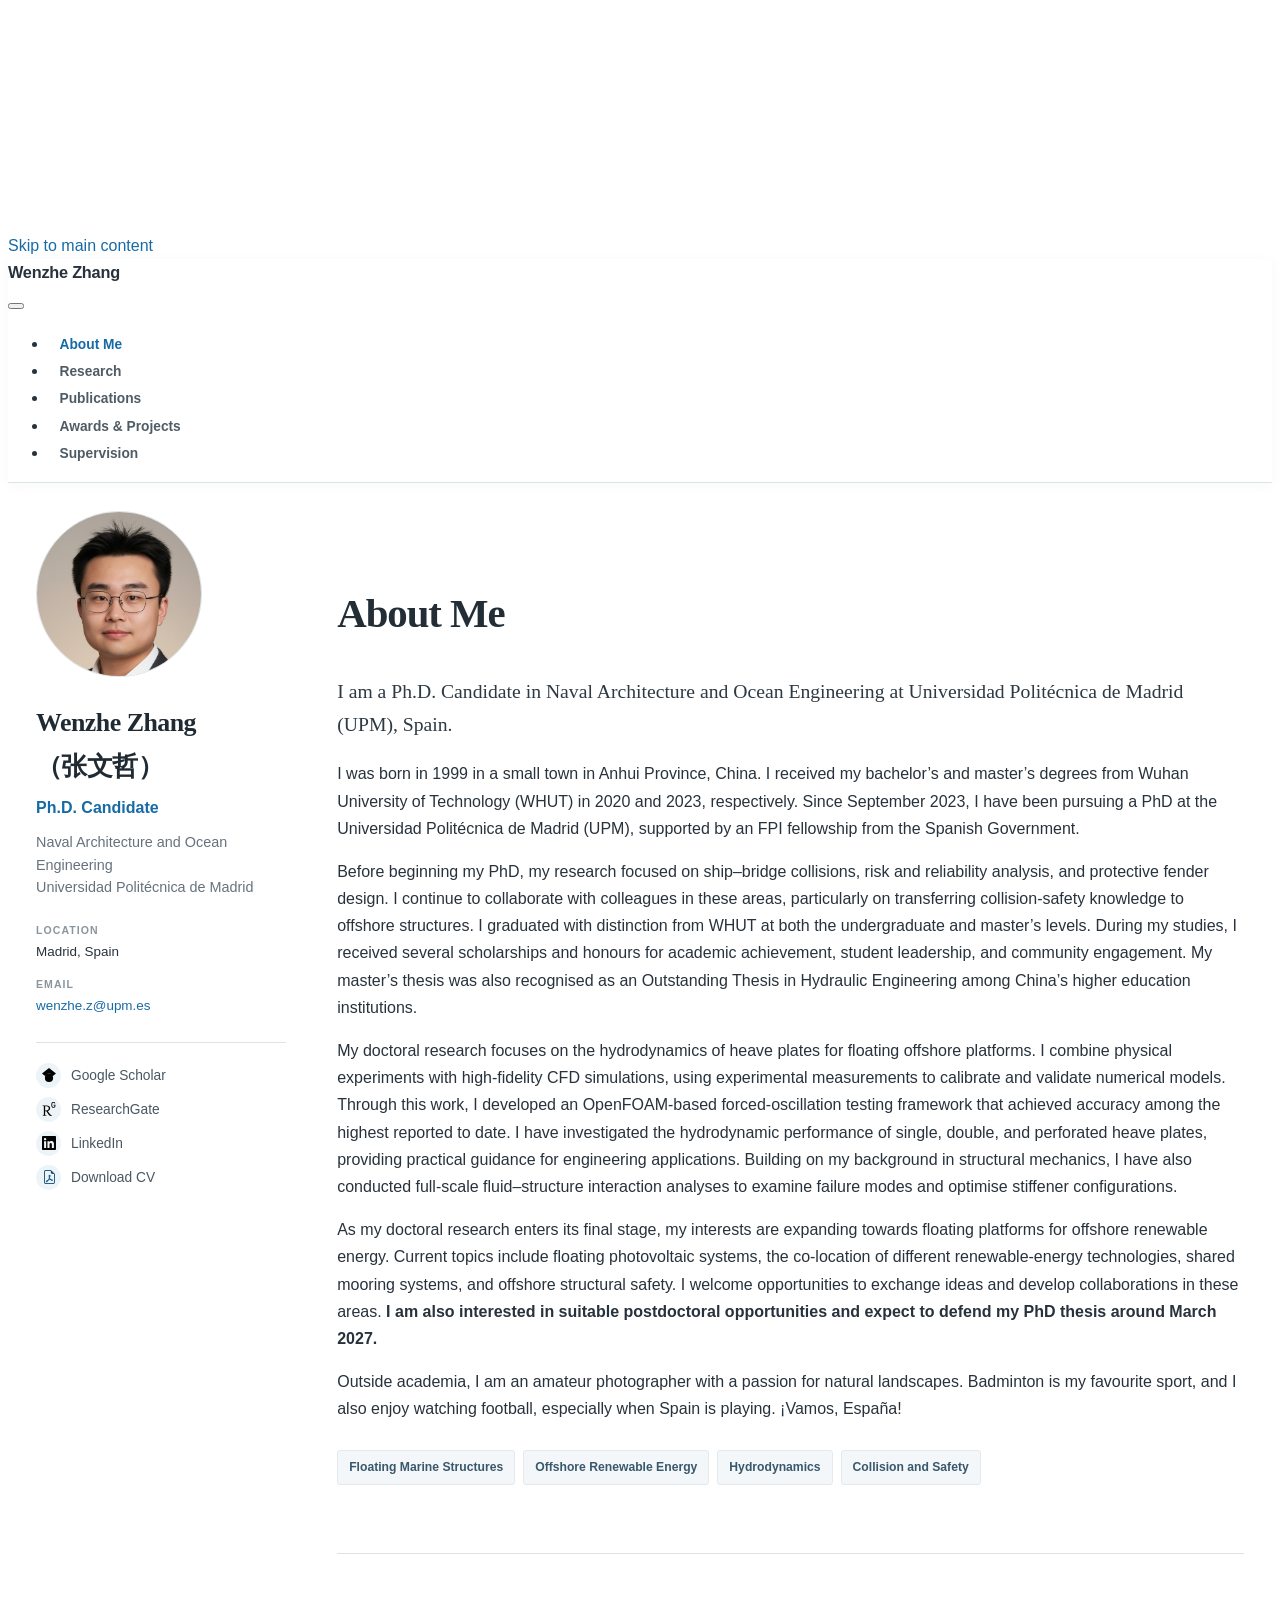
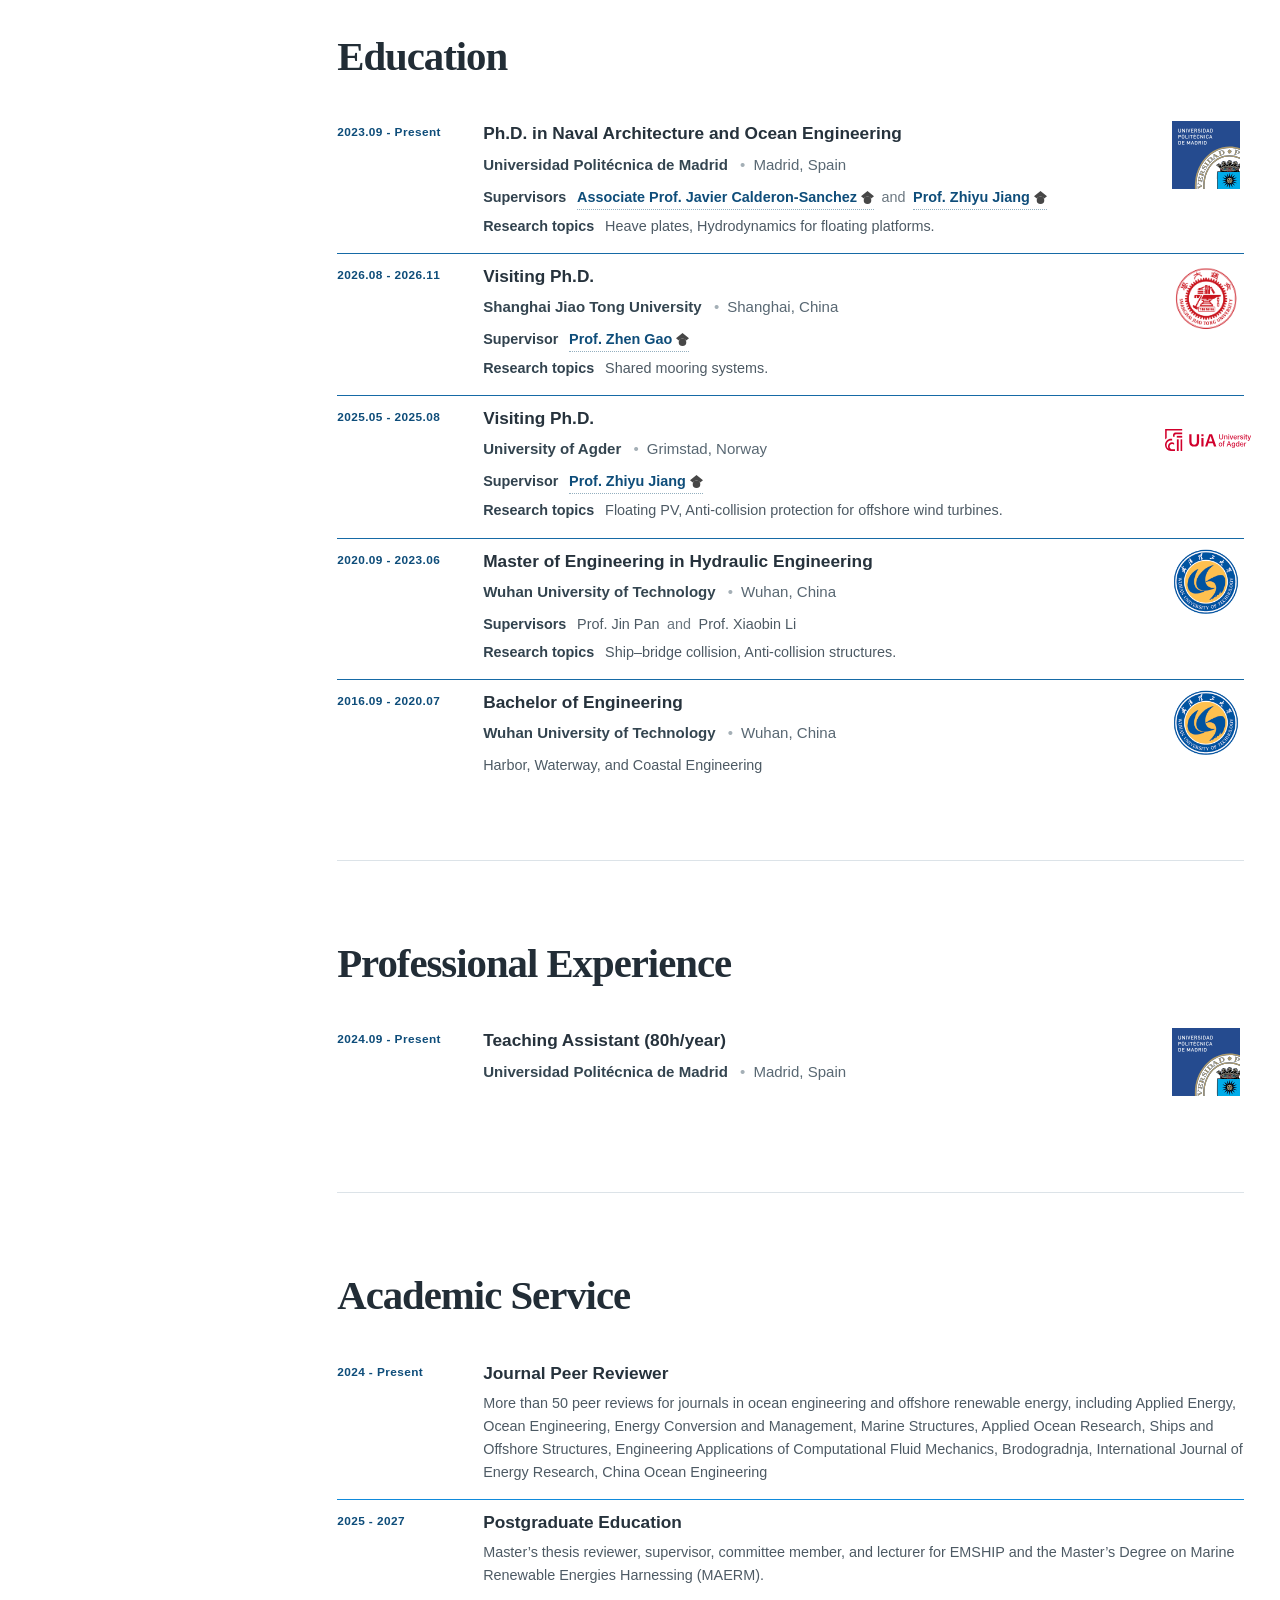
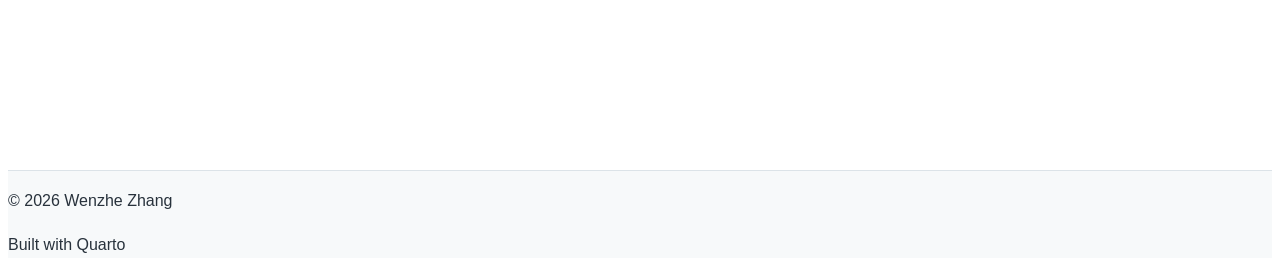
==== commit 5d6b0954: "Built site for gh-pages" ====
--- a/index.html
+++ b/index.html
@@ -41,7 +41,7 @@
 <link href="site_libs/quarto-html/quarto-syntax-highlighting-63b5708e65d6cd79cd7618c58d0c21e7.css" rel="stylesheet" id="quarto-text-highlighting-styles">
 <script src="site_libs/bootstrap/bootstrap.min.js"></script>
 <link href="site_libs/bootstrap/bootstrap-icons.css" rel="stylesheet">
-<link href="site_libs/bootstrap/bootstrap-f35a81a4717690815b2013502477d714.min.css" rel="stylesheet" append-hash="true" id="quarto-bootstrap" data-mode="light">
+<link href="site_libs/bootstrap/bootstrap-8d3ad9c781c51ccd60b292c95058b2c2.min.css" rel="stylesheet" append-hash="true" id="quarto-bootstrap" data-mode="light">
 <script id="quarto-search-options" type="application/json">{
   "language": {
     "search-no-results-text": "No results",
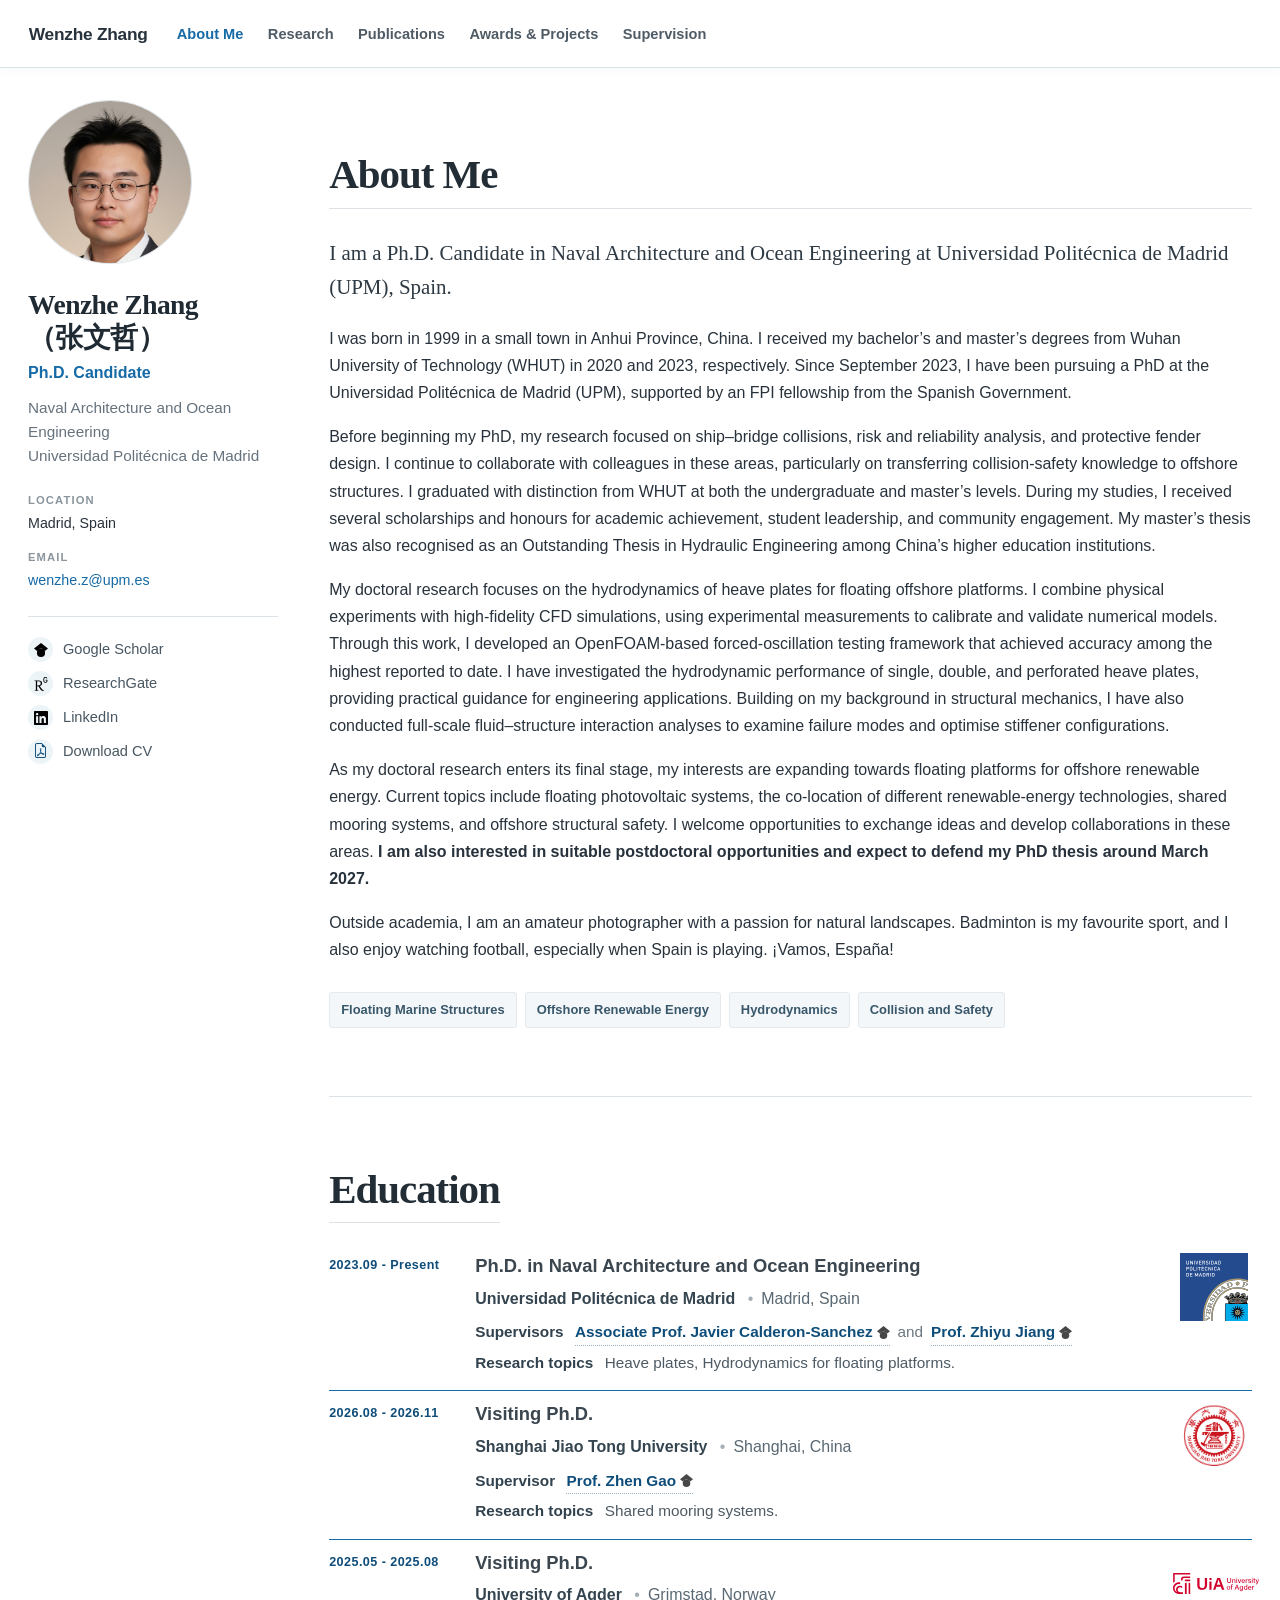
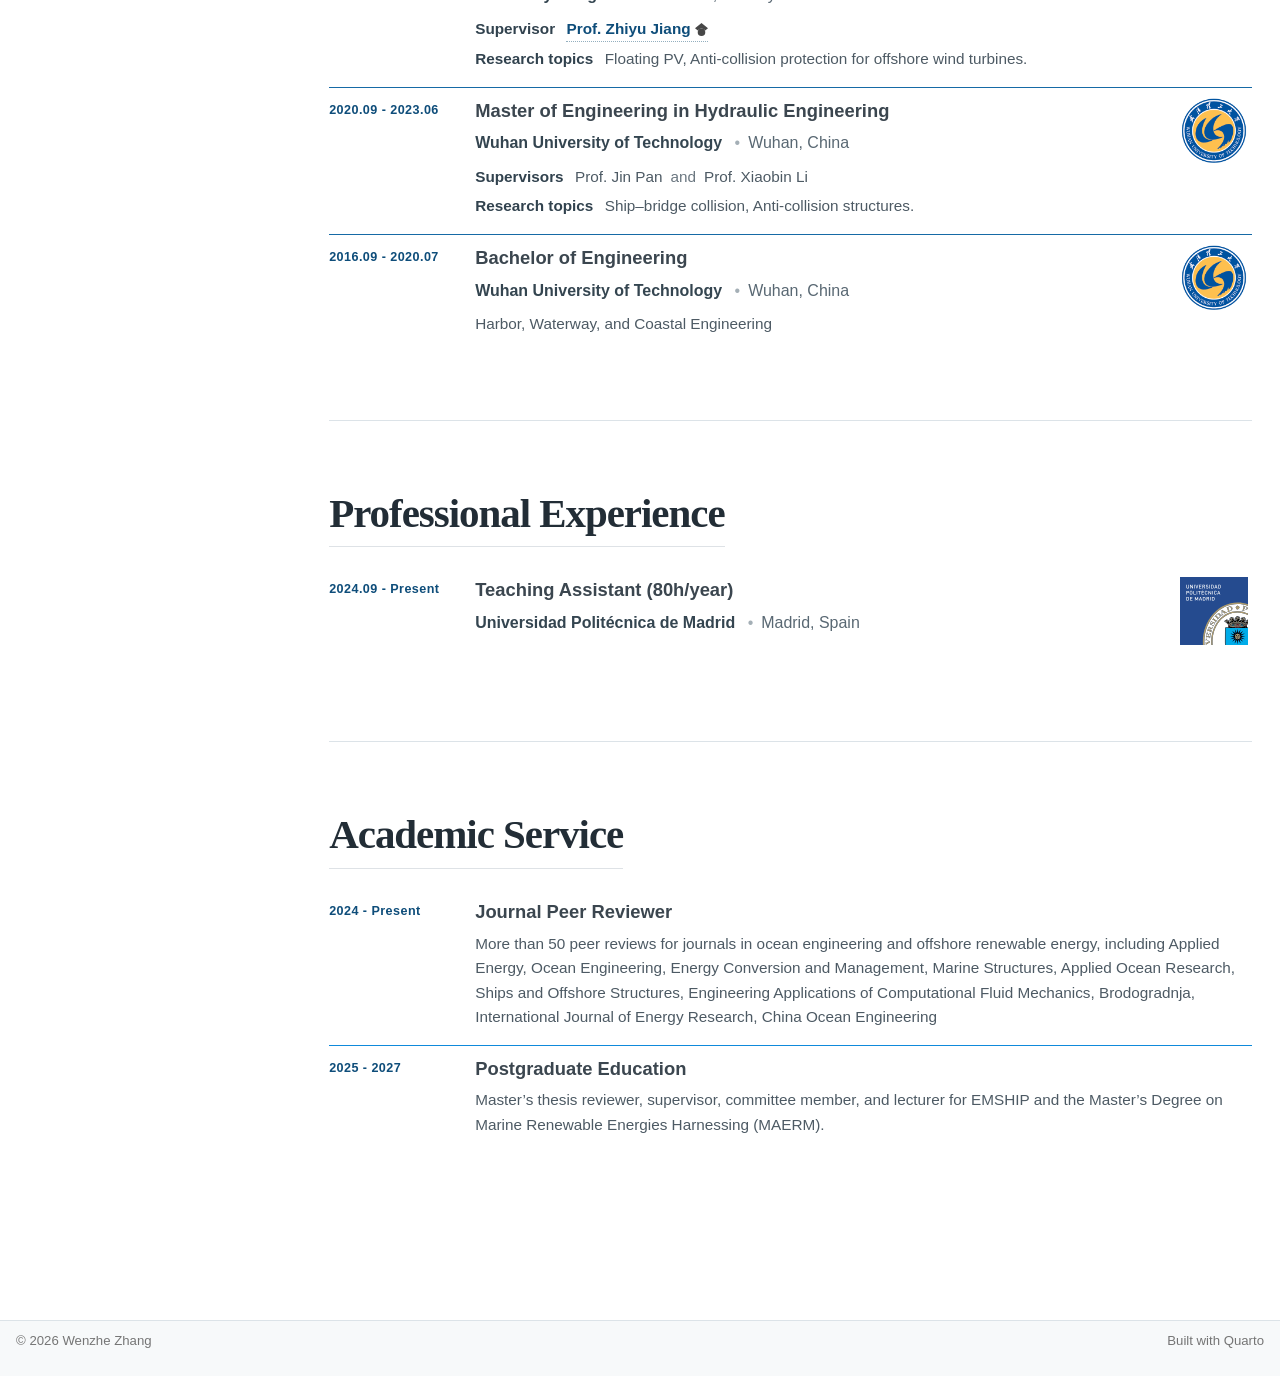
==== commit 6b3f7dd6: "Built site for gh-pages" ====
--- a/index.html
+++ b/index.html
@@ -41,7 +41,7 @@
 <link href="site_libs/quarto-html/quarto-syntax-highlighting-63b5708e65d6cd79cd7618c58d0c21e7.css" rel="stylesheet" id="quarto-text-highlighting-styles">
 <script src="site_libs/bootstrap/bootstrap.min.js"></script>
 <link href="site_libs/bootstrap/bootstrap-icons.css" rel="stylesheet">
-<link href="site_libs/bootstrap/bootstrap-8d3ad9c781c51ccd60b292c95058b2c2.min.css" rel="stylesheet" append-hash="true" id="quarto-bootstrap" data-mode="light">
+<link href="site_libs/bootstrap/bootstrap-cb61c712ca1a7fe70a83faed8e4da2d7.min.css" rel="stylesheet" append-hash="true" id="quarto-bootstrap" data-mode="light">
 <script id="quarto-search-options" type="application/json">{
   "language": {
     "search-no-results-text": "No results",
